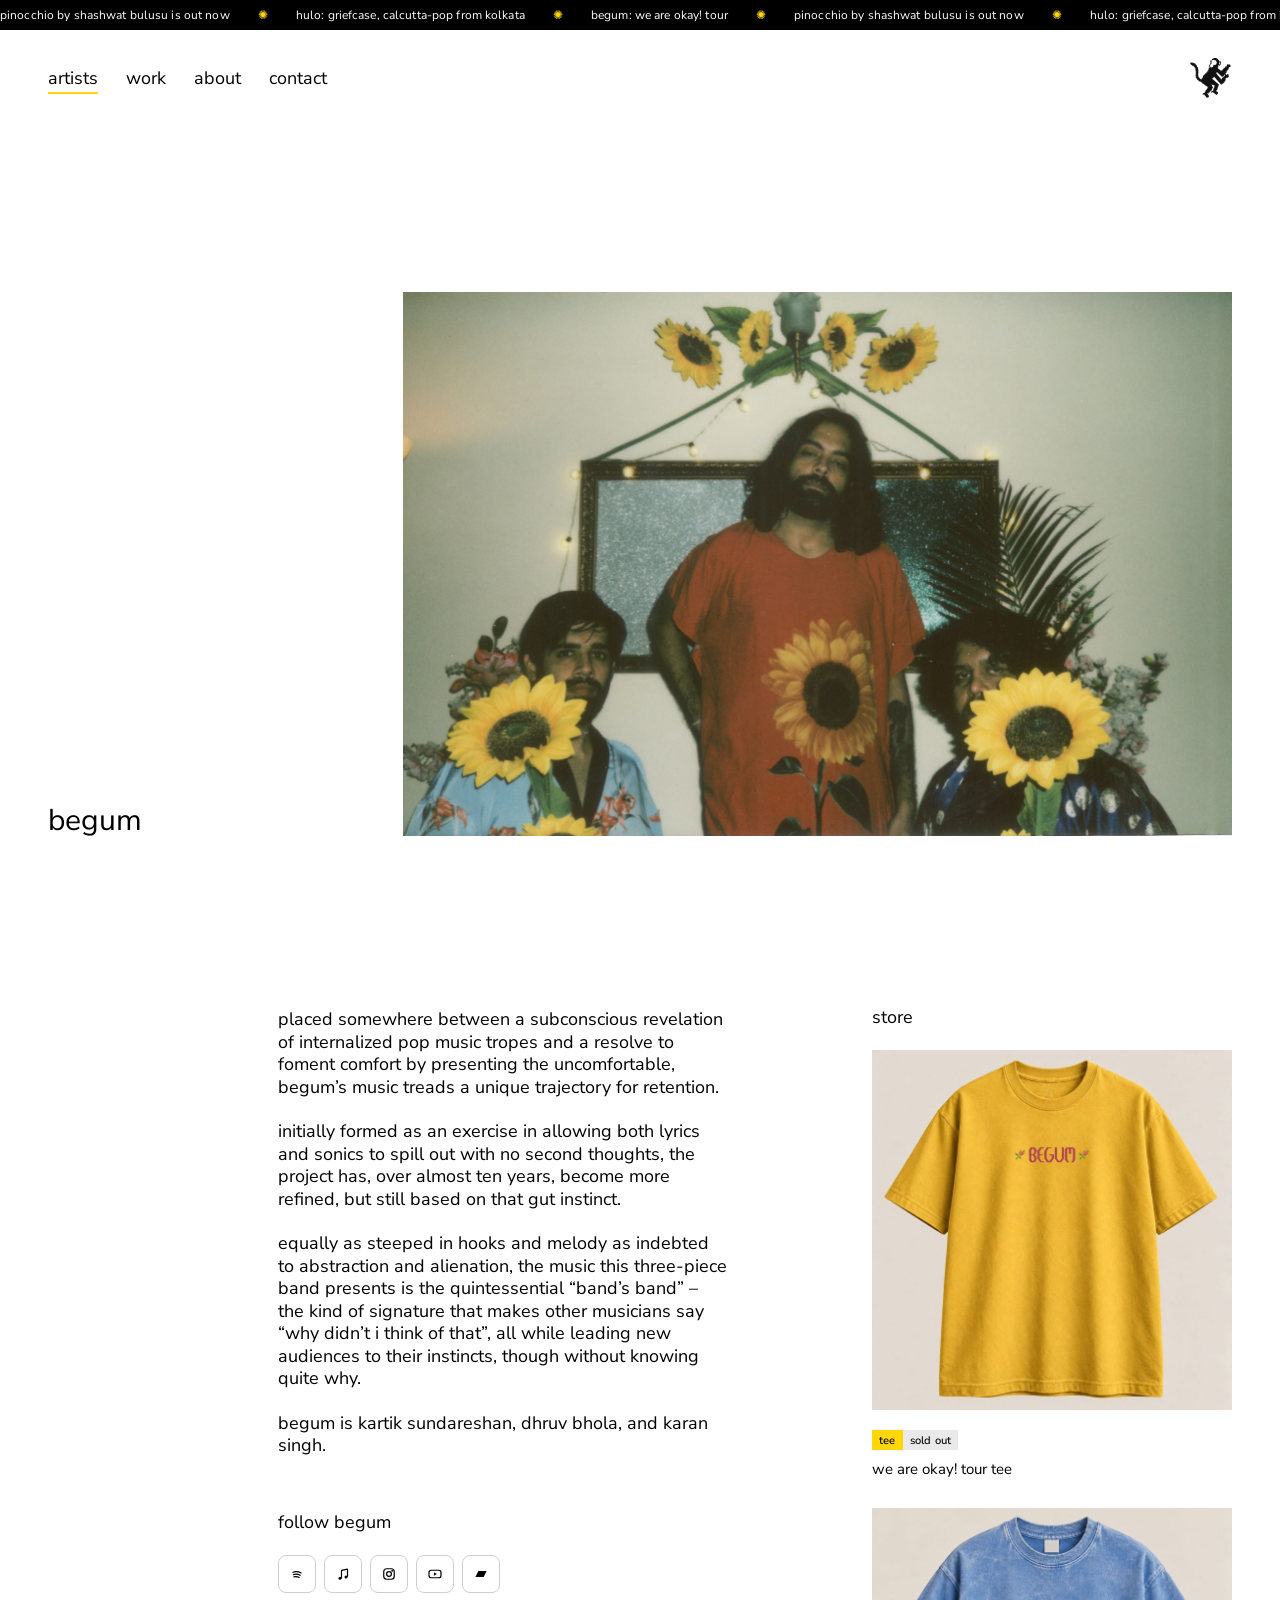
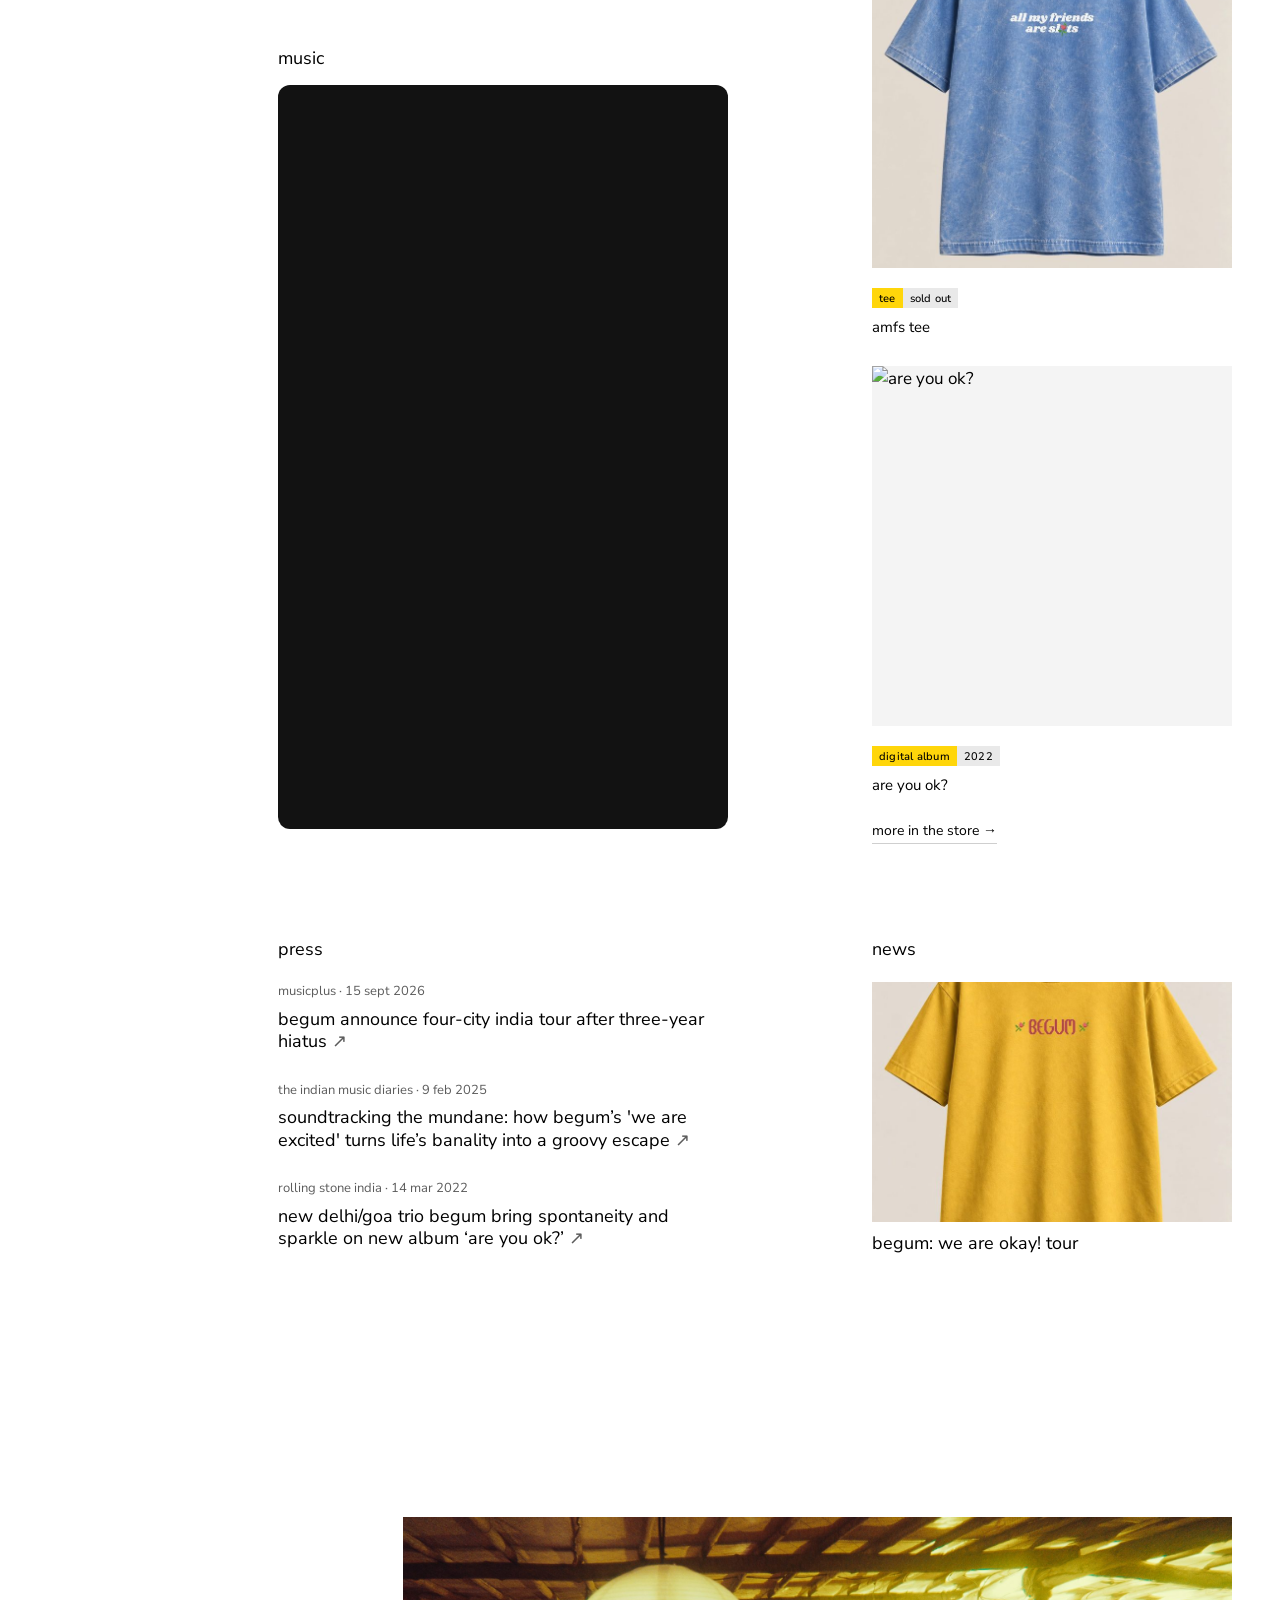
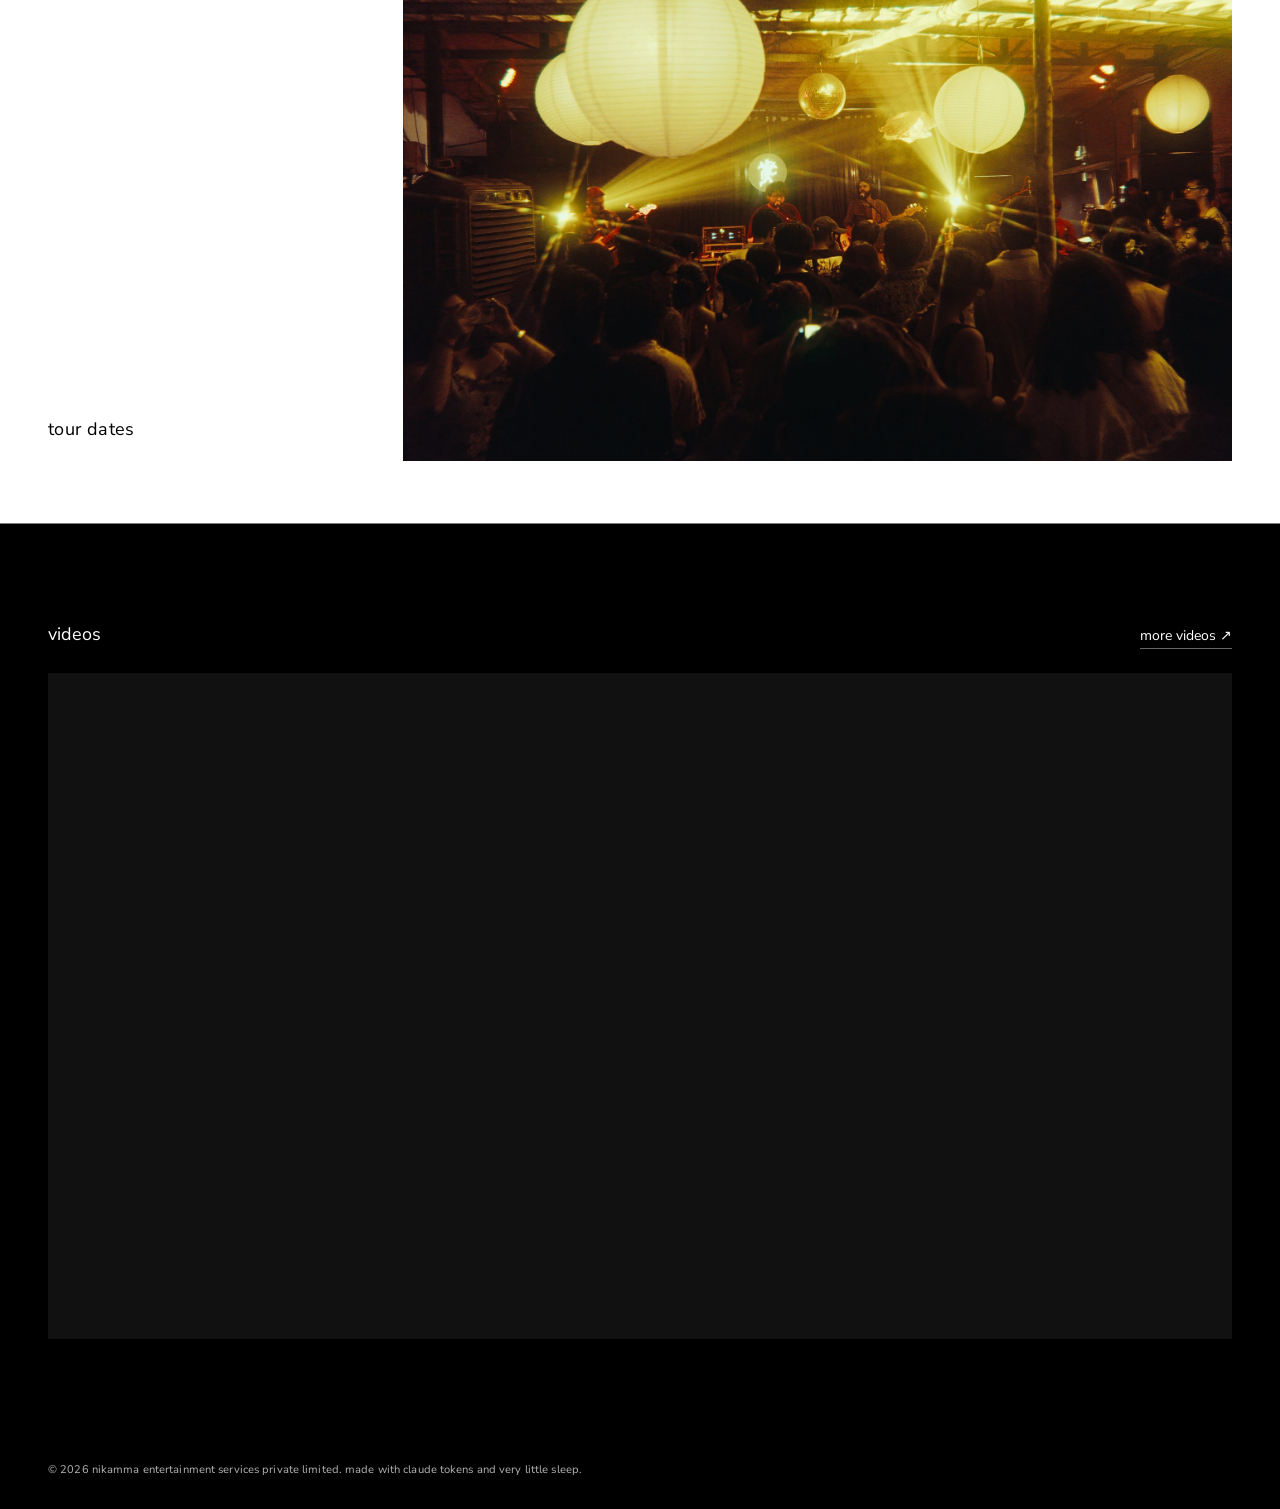
==== artists/begum/index.html @ 89074263 "Begum: live photos (Goa, Delhi, Bangalore); originals stay local Co-Authored-By: Claude Opus 5.5 <no" ====
<!doctype html>
<html lang="en">
<head>
  <meta charset="utf-8">
  <meta name="viewport" content="width=device-width, initial-scale=1, viewport-fit=cover">
  <title>Begum · nikamma</title>
  <meta name="description" content="nikamma is a small independent music company from India.">
  <link rel="icon" href="../../img/mark.png">
  <link rel="preconnect" href="https://fonts.googleapis.com">
  <link rel="preconnect" href="https://fonts.gstatic.com" crossorigin>
  <link href="https://fonts.googleapis.com/css2?family=Nunito+Sans:opsz,wght@6..12,300;6..12,400;6..12,600;6..12,700&display=swap" rel="stylesheet">
  <link rel="stylesheet" href="../artist.css?v=7">
</head>
<body class="is-scroll" data-root="../../">

  <div class="ticker" aria-label="News"><div class="ticker__track" id="ticker"></div></div>

  <header class="top">
    <a href="../../index.html" class="top__logo" aria-label="nikamma, home"><img src="../../img/mark.png" alt="nikamma" width="140" height="134"></a>
    <nav class="top__nav" aria-label="Main">
      <a href="../../artists.html" aria-current="page">Artists</a>
      <a href="../../work.html">Work</a>
      <a href="../../about.html">About</a>
      <a href="../../contact.html">Contact</a>
    </nav>
  </header>

  <p class="acrumb"><a href="../../artists.html">artists</a> / <span id="artist-n"></span> / begum</p>

  <main id="main" class="apage" data-artist="begum">
    <!-- hero: name bottom-left, big photo on the right, on an off-white band -->
    <section class="ahero ahero--split">
      <div class="ahero__side">
        <h1 class="ahero__name" id="artist-name">Begum</h1>
      </div>
      <figure class="ahero__photo">
        <div class="ahero__stage" id="hero-stage"><img id="artist-photo" alt=""></div>
        <figcaption class="ahero__bar">
          <span id="artist-credit"></span>
          <span class="ahero__nav" id="hero-nav" hidden>
            <button type="button" id="hero-prev" aria-label="Previous photo">←</button>
            <span id="hero-count"></span>
            <button type="button" id="hero-next" aria-label="Next photo">→</button>
          </span>
        </figcaption>
      </figure>
    </section>


    <!-- bio: plain text that runs down the page; follow links on the right -->
    <!-- bio + social links on the left, store in the right column -->
    <section class="abio" id="sec-bio">
      <div class="abio__main">
        <div class="bio__copy" id="artist-bio"></div>
        <div class="abio__follow">
          <p class="abio__label">follow begum</p>
          <div class="ahero__icons" id="artist-links"></div>
          <p class="ahero__meta" id="artist-meta" hidden></p>
        </div>
        <div class="abio__music" id="sec-tracks">
          <p class="abio__label">music</p>
          <div class="player__frame" id="player"></div>
        </div>
      </div>
      <aside class="abio__store" id="sec-store" hidden>
        <p class="abio__label">store</p>
        <div class="store" id="store"></div>
        <a class="store__more" id="store-more" target="_blank" rel="noopener">more in the store</a>
      </aside>
    </section>

    <!-- press on the left, news on the right: same layout as bio + store -->
    <section class="abio abio--press" id="sec-press" hidden>
      <div class="abio__main">
        <p class="abio__label">press</p>
        <ol class="apress-list" id="press"></ol>
      </div>
      <aside class="abio__store abio__news">
        <p class="abio__label">news</p>
        <ol class="anews-list" id="news"></ol>
      </aside>
    </section>

    <!-- one full row: tour dates on the left, live photos on the right -->
    <section class="astage2" id="sec-stage">
      <div class="box box--tour" id="sec-tour" hidden>
        <h2>tour dates</h2>
        <div id="tour"></div>
      </div>
      <div class="box box--live" id="sec-live" hidden aria-label="Live">
        <figure class="live__stage"><img id="live-img" alt=""></figure>
        <div class="live__bar">
          <p class="live__caption" id="live-caption"></p>
          <div class="live__nav">
            <button type="button" id="live-prev" aria-label="Previous photo">←</button>
            <span id="live-count"></span>
            <button type="button" id="live-next" aria-label="Next photo">→</button>
          </div>
        </div>
      </div>
    </section>




    <section class="afilm" id="sec-video" hidden>
      <div class="afilm__inner">
        <div class="afilm__head">
          <h2>videos</h2>
          <a class="afilm__all" id="video-all" target="_blank" rel="noopener" hidden>more videos ↗</a>
        </div>
        <div class="afilm__frame" id="video-stage"></div>
      </div>
    </section>


  </main>

  <footer class="bar bar--note">
    <p class="bar__note">© <span class="year">2026</span> nikamma entertainment services private limited. made with claude tokens and very little sleep.</p>
  </footer>

  <script src="../../news.js?v=69"></script>
  <script src="../../artists.js?v=69"></script>
  <script src="../../merch.js?v=69"></script>
  <script src="../../bios.js?v=69"></script>
  <script src="../../press.js?v=69"></script>
  <script src="../artist.js?v=5"></script>
</body>
</html>
---- artists/artist.css ----
/* Artist pages (artists/<slug>/index.html): shared styles. Built on the Mom+Pop-style layout tested as hulo-temp. */
:root {
  --paper: #ffffff;
  --ink: #000000;
  --muted: #5c5c5c;
  /* the nikamma colour: change this one line to recolour the whole site */
  --accent: #ffd60a;
  --on-accent: #000000;

  --sans: "Avenir Next", "Avenir", "Nunito Sans", "Helvetica Neue", Arial, sans-serif;
  --serif: var(--sans);
  --mono: var(--sans);

  --gut: clamp(16px, 4vw, 48px);
}

*, *::before, *::after { box-sizing: border-box; }
html, body { height: 100%; }
html { -webkit-text-size-adjust: 100%; text-transform: lowercase; }
input, textarea { text-transform: none; }

/* One screen per page: the body is exactly the viewport and never scrolls. */
body {
  margin: 0;
  height: 100vh;
  height: 100dvh;
  overflow: hidden;
  display: flex;
  flex-direction: column;
  background: var(--paper);
  color: var(--ink);
  font: 400 17px/1.5 var(--sans);
  -webkit-font-smoothing: antialiased;
}
img { display: block; max-width: 100%; height: auto; }
a { color: inherit; }
h1, h2, h3, p { margin: 0; }
::selection { background: var(--accent); color: var(--on-accent); }

/* XL-style metadata chips; the first in a row is yellow */
.chips { display: inline-flex; flex-wrap: wrap; gap: 0; vertical-align: middle; }
.chip {
  display: inline-block; font-size: 11px; line-height: 1; font-weight: 500; letter-spacing: .02em;
  padding: 5px 7px 4px; background: #e9e9e9; color: var(--ink); white-space: nowrap;
}
.chip--accent { background: var(--accent); color: var(--on-accent); }

.sr-only { position: absolute; width: 1px; height: 1px; overflow: hidden; clip: rect(0 0 0 0); white-space: nowrap; }
.mono { font-family: var(--mono); font-size: .82em; letter-spacing: .02em; }
.muted { color: var(--muted); }
.label {
  font: 500 12px/1 var(--mono);
  letter-spacing: .01em;
  
}

/* ---------- ticker ---------- */
.ticker {
  flex: none;
  position: relative; z-index: 3;
  background: var(--ink);
  color: var(--paper);
  overflow: hidden;
  font: 400 12px/1 var(--mono);
  letter-spacing: .01em;
  white-space: nowrap;
}
.ticker__dot { color: var(--accent); }
.ticker__track {
  display: inline-flex;
  gap: 28px;
  padding: 9px 0;
  animation: tick 40s linear infinite;
}
.ticker:hover .ticker__track { animation-play-state: paused; }
.ticker a { text-decoration: none; }
.ticker a:hover { text-decoration: underline; }
@keyframes tick { to { transform: translateX(-50%); } }

/* ---------- header ---------- */
.top {
  flex: none;
  position: relative; z-index: 3;
  display: flex; align-items: center; justify-content: space-between; gap: 16px;
  padding: 20px var(--gut);
  border-bottom: 2px solid var(--accent);
}
.top__logo img { height: 26px; width: auto; }
.top__nav { display: flex; gap: clamp(14px, 2.4vw, 32px); }
.top__nav a {
  font: 500 13px/1 var(--mono);
  
  letter-spacing: .01em;
  text-decoration: none;
  position: relative;
  padding: 4px 0;
}
.top__nav a::after {
  content: ""; position: absolute; left: 0; right: 0; bottom: -3px; height: 2px;
  background: var(--accent);
  transform: scaleX(0); transform-origin: left;
  transition: transform .25s ease;
}
.top__nav a:hover::after, .top__nav a[aria-current="page"]::after { transform: scaleX(1); }

/* ---------- page shell ---------- */
.page {
  flex: 1;
  min-height: 0;
  position: relative;
  display: flex;
  flex-direction: column;
  justify-content: safe center;
  padding: 0 var(--gut);
  max-width: 1400px; width: 100%; margin: 0 auto;
  animation: in .7s ease both;
}
@keyframes in { from { opacity: 0; transform: translateY(10px); } }
.page__head { display: flex; justify-content: space-between; align-items: center; gap: 16px; margin-bottom: clamp(14px, 3vh, 28px); }
.hint { font: 400 12px var(--mono); color: var(--muted); }

/* section labels */
.tape { align-self: flex-start; color: var(--muted); }

/* ---------- bottom bar ---------- */
.bar {
  flex: none;
  position: relative; z-index: 3;
  display: flex; align-items: center; justify-content: space-between; gap: 12px 24px; flex-wrap: wrap;
  padding: 16px var(--gut) max(16px, env(safe-area-inset-bottom));
  font: 400 11px/1.3 var(--mono); letter-spacing: .01em;
}
.bar__links { display: flex; gap: 18px; }
.bar__links a { font-weight: 500;  letter-spacing: .01em; text-decoration: none; }
.bar__links a:hover { text-decoration: underline; }
.bar__note { color: var(--muted); }

/* ---------- home: header on white, one framed photo below ---------- */
.frame {
  flex: 1; min-height: 0;
  position: relative;
  margin: clamp(16px, 2.2vw, 28px) var(--gut) 0;
  color: #fff;
}
.frame__clip { position: absolute; inset: 0; overflow: hidden; background: #111; }
.frame__photo {
  width: 100%; height: 100%; object-fit: cover;
  animation: drift 30s ease-in-out infinite alternate;
}
@keyframes drift { from { transform: scale(1.02); } to { transform: scale(1.08) translateY(-1%); } }
.frame__clip::after {
  content: ""; position: absolute; inset: 0;
  background: rgba(0,0,0,.28);
}
.frame__inner {
  position: relative; z-index: 2;
  height: 100%;
  display: grid; place-items: center;
  padding: 24px;
  text-align: center;
}
.frame__tag { font: 400 clamp(20px, 1.8vw, 28px)/1 var(--serif); letter-spacing: -.01em; }
.frame__tag em { font-style: normal; }

/* social icons, under the tagline */
.frame__social {
  display: flex; justify-content: center; gap: 18px;
  margin-top: 22px;
}
.frame__social a { color: #fff; opacity: .85; transition: opacity .2s, color .2s; }
.frame__social a:hover { opacity: 1; color: var(--accent); }
.frame__social svg {
  display: block; width: 20px; height: 20px;
  fill: none; stroke: currentColor; stroke-width: 1.6; stroke-linecap: round; stroke-linejoin: round;
}


/* ---------- artists: festival lineup over a big photo ---------- */
.page--roster {
  max-width: none; width: auto;
  margin: clamp(16px, 2.2vw, 28px) var(--gut) 0;
  padding: 0;
  justify-content: stretch;
}
.lineup {
  flex: 1; min-height: 0;
  position: relative;
  display: flex; align-items: flex-end;
  color: #fff;
}
.lineup__side { position: absolute; inset: 0; }
.lineup__photo { margin: 0; height: 100%; overflow: hidden; background: #111; }
.lineup__photo::after {
  content: ""; position: absolute; inset: 0;
  background: linear-gradient(to top, rgba(0,0,0,.6), rgba(0,0,0,.15) 65%);
}
.lineup__photo img { width: 100%; height: 100%; object-fit: cover; transition: opacity .3s; }
.lineup__photo img.is-swapping { opacity: 0; }

.lineup__col { position: relative; z-index: 2; min-width: 0; padding: clamp(20px, 3vw, 44px); }
.lineup__label { margin-bottom: clamp(12px, 2vh, 20px); color: rgba(255,255,255,.75); }
.lineup__label span { margin-left: 6px; }
.lineup__list { list-style: none; margin: 0; padding: 0; }
.lineup__list li { display: flex; align-items: center; gap: 14px; }
.lineup__name {
  font-family: var(--sans);
  font-weight: 700;
  font-size: clamp(34px, min(4.6vw, 11vh), 92px); line-height: 1.08;
  letter-spacing: -.01em;
  color: #fff;
  text-decoration: none; white-space: nowrap;
  transition: color .2s;
}
.lineup__list.is-hovering li .lineup__name { color: rgba(255,255,255,.4); }
.lineup__list.is-hovering li:hover .lineup__name { color: #fff; }
.lineup__list .chips { opacity: 0; transition: opacity .2s; }
.lineup__list li:hover .chips { opacity: 1; }


.player { display: grid; gap: 12px; }
.player__frame { width: 100%; }
.player__frame iframe { display: block; width: 100%; height: 352px; border: 0; border-radius: 12px; background: #121212; }
.player__empty {
  height: 152px; border: 1px solid var(--ink); border-radius: 12px;
  display: grid; place-items: center;
  font: 400 12px var(--mono); color: var(--muted);
}

/* ---------- artist subpage (scrolling) ---------- */
body.is-scroll { height: auto; min-height: 100vh; overflow-x: hidden; overflow-y: visible; }
.apage { max-width: 1120px; width: 100%; margin: 0 auto; padding: 0 var(--gut); animation: in .6s ease both; }

/* vertical crumb up the left edge */
.acrumb {
  position: fixed; left: clamp(10px, 1.6vw, 24px); top: 50%; z-index: 2;
  writing-mode: vertical-rl; transform: translateY(-50%) rotate(180deg);
  font-size: 11px; letter-spacing: .08em; color: var(--muted); white-space: nowrap;
}
.acrumb a { text-decoration: none; }
.acrumb a:hover { color: var(--ink); }

/* hero: big name with icons on one line, chips, then a wide photo */
.ahero { margin: clamp(36px, 7vh, 80px) 0 clamp(56px, 9vh, 104px); }
.ahero__top { display: flex; justify-content: space-between; align-items: flex-end; gap: 24px; flex-wrap: wrap; }
.ahero__name { font-size: clamp(56px, 8vw, 128px); font-weight: 700; line-height: .9; letter-spacing: -.04em; }
.ahero__icons { display: flex; flex-wrap: wrap; align-items: center; gap: 8px; padding-bottom: 8px; }
.ahero__icon {
  width: 38px; height: 38px; border-radius: 50%;
  border: 1px solid #cfcfcf; color: var(--ink);
  display: grid; place-items: center;
  transition: border-color .2s;
}
.ahero__icon svg { width: 18px; height: 18px; }
.ahero__icon:hover { border-color: var(--ink); }
.ahero__pill {
  font-size: 13px; text-decoration: none; color: var(--ink);
  border: 1px solid #cfcfcf; border-radius: 99px; padding: 10px 15px;
}
.ahero__pill:hover { border-color: var(--ink); }
.ahero__sub { display: flex; justify-content: space-between; align-items: center; gap: 16px; margin: 18px 0 clamp(24px, 4vh, 40px); }
.ahero__contact { font-size: 14px; text-decoration: none; border-bottom: 1px solid #cfcfcf; padding-bottom: 2px; }
.ahero__contact:hover { border-bottom: 2px solid var(--accent); padding-bottom: 1px; }
.ahero__photo { margin: 0; }
.ahero__stage { aspect-ratio: 3 / 2; max-height: 82vh; width: 100%; background: #111; overflow: hidden; }
.ahero__stage img { width: 100%; height: 100%; object-fit: cover; display: block; transition: opacity .25s; }
.ahero__stage img.is-swapping { opacity: 0; }
.ahero__bar { display: flex; justify-content: space-between; align-items: center; gap: 16px; min-height: 38px; padding-top: 10px; font-size: 12px; color: var(--muted); }
.ahero__nav { display: flex; align-items: center; gap: 12px; color: var(--ink); }
.ahero__nav[hidden] { display: none; }
.ahero__nav button {
  width: 34px; height: 34px; border-radius: 50%; border: 1px solid #cfcfcf;
  background: none; cursor: pointer; font-size: 14px; color: var(--ink);
  transition: border-color .2s;
}
.ahero__nav button:hover { border-color: var(--ink); }

/* sections: one column, a hairline above each */
.box { padding: 28px 0 0; border-top: 1px solid #e3e3e3; margin-bottom: clamp(56px, 9vh, 104px); }
.box[hidden] { display: none; }
.box h2 { font-size: 13px; font-weight: 600; letter-spacing: .02em; color: var(--ink); margin-bottom: 26px; }
.bio__copy { font-size: 17px; line-height: 1.65; columns: 2; column-gap: clamp(32px, 5vw, 72px); }
.bio__copy p { break-inside: avoid; }
.bio__copy p + p { margin-top: .9em; }

/* releases: cover (next one peeking behind) + big title, one at a time */
.rel { display: grid; grid-template-columns: minmax(0, 1fr) minmax(0, 1fr); gap: clamp(32px, 6vw, 88px); align-items: center; }
.rel__covers { position: relative; display: block; aspect-ratio: 1; margin: 0 6% 6% 0; }
.rel__covers img { position: absolute; inset: 0; width: 100%; height: 100%; object-fit: cover; background: #f2f2f2; }
.rel__back { transform: translate(5%, 5%) rotate(3deg); opacity: .55; }
.rel__front { box-shadow: 0 1px 0 rgba(0,0,0,.04); transition: opacity .16s, transform .4s ease; }
.rel__front.is-swapping { opacity: 0; }
.rel__covers:hover .rel__front { transform: translate(-1%, -1%); }
.rel__covers img[hidden] { display: none; }
.rel__label { font-size: 13px; color: var(--muted); }
.rel__title { font-size: clamp(36px, 4.6vw, 68px); font-weight: 700; line-height: .98; letter-spacing: -.03em; margin: 12px 0 18px; overflow-wrap: anywhere; }
.rel__link {
  display: inline-block; margin-top: 26px; font-size: 15px; text-decoration: none;
  border-bottom: 2px solid var(--accent); padding-bottom: 2px;
}
.rel__link:hover { color: #000; background: var(--accent); }
.rel__nav { display: flex; align-items: center; gap: 14px; margin-top: 36px; font-size: 13px; }
.rel__nav[hidden] { display: none; }
.rel__nav button {
  width: 38px; height: 38px; border-radius: 50%; border: 1px solid #cfcfcf;
  background: none; cursor: pointer; font-size: 15px; color: var(--ink);
  transition: border-color .2s;
}
.rel__nav button:hover { border-color: var(--ink); }

/* tour dates: a plain list */
.tour__list { list-style: none; margin: 0; padding: 0; }
.tour__list li {
  display: grid; grid-template-columns: 90px 1fr auto; gap: 20px; align-items: baseline;
  padding: 14px 0; border-bottom: 1px solid #ededed;
}
.tour__list li:first-child { padding-top: 0; }
.tour__date { font-size: 14px; font-weight: 600; }
.tour__where { font-size: 16px; }
.tour__btn { font-size: 14px; text-decoration: none; white-space: nowrap; border-bottom: 1px solid #cfcfcf; }
.tour__btn:hover { border-bottom: 2px solid var(--accent); }
.tour__more { display: inline-block; margin-top: 16px; font-size: 14px; }
.tour__empty { font-size: 15px; color: var(--muted); }
.tour__empty a { color: var(--ink); }
.box--tour .bit-widget { font-family: var(--sans) !important; }
.box--tour .bit-event[hidden] { display: none !important; }
/* date and city on one line (venue is hidden) */
.box--tour .bit-details-inner-wrapper { display: flex !important; align-items: baseline; gap: 24px; }
#sec-tour .bit-widget .bit-event .bit-details-inner-wrapper > a.bit-details { flex: 0 0 80px !important; max-width: 80px !important; }
.box--tour .bit-titleWrapper { flex: 1 1 auto !important; width: auto !important; margin: 0 !important; padding: 0 !important; text-align: left !important; }
.box--tour .bit-rsvp-container,
.box--tour .bit-title-venue,
.box--tour .bit-follow-section-wrapper,
.box--tour .bit-logo-link,
.box--tour .bit-logo-link + *:empty { display: none !important; }
.tour__pager { display: flex; align-items: center; gap: 14px; margin-top: 18px; font-size: 13px; }
.tour__pager[hidden] { display: none; }
.tour__pager button {
  width: 36px; height: 36px; border-radius: 50%; border: 1px solid #cfcfcf;
  background: none; cursor: pointer; font-size: 14px; color: var(--ink);
  transition: background .2s, border-color .2s;
}
.tour__pager button:hover:not(:disabled) { border-color: var(--ink); }
.tour__pager button:disabled { opacity: .3; cursor: default; }

/* live carousel */

.live__stage { margin: 0; background: #f4f4f4; aspect-ratio: 3 / 2; display: grid; place-items: center; overflow: hidden; }
.live__stage img { max-width: 100%; max-height: 100%; object-fit: contain; transition: opacity .25s; }
.live__stage img.is-swapping { opacity: 0; }
.live__bar { display: flex; justify-content: space-between; align-items: center; gap: 16px; margin-top: 12px; }
.live__caption { font-size: 13px; color: var(--muted); }
.live__nav { display: flex; align-items: center; gap: 14px; font: 400 13px var(--mono); }
.live__nav button {
  width: 38px; height: 38px; border-radius: 50%; border: 1px solid #cfcfcf;
  background: none; cursor: pointer; font-size: 15px; color: var(--ink);
  transition: border-color .2s;
}
.live__nav button:hover { border-color: var(--ink); }

/* videos: black band, edge to edge, at the end of the page */
.afilm {
  width: 100vw; margin: 0 0 clamp(56px, 9vh, 104px) calc(50% - 50vw);
  background: #000; color: #fff;
}
.afilm__inner { max-width: 1400px; margin: 0 auto; padding: clamp(28px, 5vh, 48px) var(--gut); }
.afilm__head { display: flex; justify-content: space-between; align-items: baseline; gap: 16px; margin-bottom: 22px; }
.afilm h2 { font-size: 13px; font-weight: 600; letter-spacing: .02em; }
.afilm__all { font-size: 13px; color: #fff; text-decoration: none; border-bottom: 1px solid var(--accent); padding-bottom: 2px; }
.afilm__all:hover { color: var(--accent); }
.afilm__all[hidden] { display: none; }
.afilm__frame { aspect-ratio: 16 / 9; background: #111; }
.afilm__frame iframe { width: 100%; height: 100%; border: 0; display: block; }

/* merch: a row of cards */
.store__head { display: flex; justify-content: space-between; align-items: baseline; gap: 16px; margin-bottom: 26px; }
.store__head h2 { margin-bottom: 0; }
.store { display: grid; grid-template-columns: repeat(4, minmax(0, 1fr)); gap: clamp(16px, 2.4vw, 32px); }
.store__card { text-decoration: none; display: grid; gap: 6px; align-content: start; }
.store__img { aspect-ratio: 1; background: #f4f4f4; overflow: hidden; margin-bottom: 8px; }
.store__img img { width: 100%; height: 100%; object-fit: cover; transition: transform .5s ease; }
.store__card:hover .store__img img { transform: scale(1.03); }
.store__title { font-size: 15px; }
.store__note { margin-top: 2px; }
.store__more { font-size: 14px; text-decoration: none; border-bottom: 1px solid #cfcfcf; padding-bottom: 2px; }
.store__more::after { content: " →"; }
.store__more:hover { border-bottom: 2px solid var(--accent); padding-bottom: 1px; }

.apage .artist__pager { margin: 0 0 8px; }

.artist__pager {
  display: flex; justify-content: space-between;
  border-top: 1px solid var(--ink); padding-top: 12px;
  font: 500 12px var(--mono); letter-spacing: .01em; 
}
.artist__pager a { text-decoration: none; }
.artist__pager a:hover { text-decoration: underline; text-underline-offset: 4px; }

/* ---------- work ---------- */
.work { list-style: none; margin: 0; padding: 0; }
.work__item {
  display: block;
  padding: clamp(10px, 2.2vh, 20px) 0; border-top: 1px solid var(--ink);
}
.work__item:last-child { border-bottom: 1px solid var(--ink); }
.work__item .chips { margin-bottom: 8px; }
.work__item h2 { font: 500 clamp(17px, 2.6vh, 21px)/1.2 var(--sans); letter-spacing: -.01em; margin-bottom: 3px; }
.work__item p { font-size: 15px; color: var(--muted); }
.work__year { font: 400 13px var(--mono); color: var(--muted); }
.work__tag {
  font: 400 12px var(--mono);
  border: 1px solid var(--ink); border-radius: 99px; padding: 4px 10px; white-space: nowrap;
}

/* ---------- about ---------- */
.page--about { gap: clamp(16px, 3.4vh, 32px); }
.about__lead { font: 400 clamp(30px, min(5vw, 7.4vh), 80px)/1.02 var(--serif); letter-spacing: -.015em; max-width: 21ch; }
.about__lead em { font-style: normal; }
.about__def { font-size: 16px; }
.about__cols { display: flex; gap: clamp(32px, 8vw, 120px); font-size: 15px; }
.about__cols .label { margin-bottom: 12px; }
.plain { list-style: none; margin: 0; padding: 0; display: grid; gap: 4px; }

.monkey {
  position: absolute; right: var(--gut); top: 8%;
  width: clamp(80px, 13vw, 190px);
}
.monkey img { width: 100%; height: auto; }

/* ---------- contact ---------- */
.page--contact { gap: clamp(20px, 4vh, 40px); }
.contact__mail {
  align-self: flex-start;
  font: 400 clamp(38px, min(9vw, 15vh), 150px)/1 var(--serif);
  text-decoration: none; letter-spacing: -.02em;
  word-break: break-word;
}
.contact__mail { border-bottom: 2px solid transparent; transition: border-color .2s; }
.contact__mail:hover { border-bottom-color: var(--accent); }

.list { max-width: 520px; display: grid; gap: 12px; }
.list__row { display: flex; border-bottom: 1px solid var(--ink); }
.list input {
  flex: 1; min-width: 0; border: 0; background: transparent; padding: 12px 0;
  font: 400 17px var(--sans); color: var(--ink); outline: none; border-radius: 0;
}
.list input::placeholder { color: #9a9a9a; }
.list button {
  border: 0; background: none; cursor: pointer; padding: 12px 0 12px 16px;
  font: 500 13px var(--mono);  letter-spacing: .01em; color: var(--ink);
}
.list button:hover { text-decoration: underline; text-decoration-color: var(--accent); text-decoration-thickness: 2px; text-underline-offset: 4px; }
.list__thanks { display: none; font: 400 13px var(--mono); color: var(--muted); }
.list.is-done .list__row { display: none; }
.list.is-done .list__thanks { display: block; }


/* ---------- small screens ---------- */
@media (max-width: 860px) {
  .hint { display: none; }

  .acrumb { display: none; }
  .ahero__stage { aspect-ratio: 4 / 5; }
  .bio__copy { columns: 1; }
  .rel { grid-template-columns: minmax(0, 1fr); }
  .rel__covers { max-width: 420px; }
  .store { grid-template-columns: repeat(2, minmax(0, 1fr)); }

  .work__item { grid-template-columns: 1fr auto; gap: 2px 12px; }
  .work__year { display: none; }
  .work__item p { font-size: 13px; line-height: 1.35; }
  .work__tag { font-size: 10px; padding: 3px 7px; }

}
@media (max-width: 560px) {
  .top { padding-top: 16px; padding-bottom: 16px; }
  .top__logo img { height: 19px; }
  .top__nav { gap: 12px; }
  .top__nav a { font-size: 11px; letter-spacing: .01em; }
  .bar { flex-direction: column; align-items: flex-start; gap: 6px; }
  .about__def { font-size: 14px; }
  .about__cols { font-size: 14px; gap: 28px; }
  .monkey { top: auto; bottom: 4%; width: 70px; }
}
@media (max-height: 560px) and (min-width: 561px) {
  .work__item p { display: none; }
}
@media (prefers-reduced-motion: reduce) {
  *, *::before, *::after { animation: none !important; transition: none !important; }
  }


/* ---------- hero, split: name bottom-left, big photo right (reference: Caamp) ---------- */
.ahero--split {
  position: relative; isolation: isolate;
  display: grid; grid-template-columns: minmax(0, 30%) minmax(0, 70%);
  margin: 0 0 0 calc(50% - 50vw); width: 100vw;
  /* proportions from the reference: ~12% side margins, photo ~53% of the width, big air above */
  padding: clamp(80px, 17vh, 190px) 12vw clamp(40px, 6vh, 64px);
  background: #f8f6f2;
}
.ahero--split .ahero__side { display: flex; align-items: flex-end; padding-bottom: 0; }
.ahero--split .ahero__name {
  font-family: var(--sans); font-size: clamp(22px, 1.6vw, 32px); font-weight: 400; letter-spacing: -.005em; line-height: 1.1;
}
.ahero--split .ahero__photo { margin: 0; display: grid; grid-template-rows: minmax(0, 1fr); min-height: 0; }
.ahero--split .ahero__bar { display: none; }
.ahero--split .ahero__stage { aspect-ratio: 3 / 2; max-height: none; height: auto; background: #e9e6e0; }
.ahero--split .ahero__bar { min-height: 34px; padding-top: 10px; }
/* bio: plain text down the page, follow links on the right (reference: Caamp) */
.abio {
  width: 100vw; margin: clamp(64px, 12vh, 140px) 0 clamp(72px, 12vh, 140px) calc(50% - 50vw);
  padding: 0 clamp(28px, 2.8vw, 56px);
  display: grid; grid-template-columns: 17% minmax(0, 36%) minmax(0, 1fr) auto;
  column-gap: clamp(24px, 3vw, 48px); align-items: start;
}
.abio .bio__copy { grid-column: 2; columns: 1; font-size: clamp(18px, 1.55vw, 23px); line-height: 1.55; max-width: none; }
.abio .bio__copy p + p { margin-top: 1.1em; }
.abio__follow { grid-column: 4; position: sticky; top: 24px; display: grid; gap: 18px; justify-items: start; }
.abio__label { font-size: clamp(18px, 1.55vw, 23px); }
.abio .ahero__icons { padding: 0; }
.abio .ahero__contact { font-size: 14px; }
@media (max-width: 860px) {
  .abio { grid-template-columns: minmax(0, 1fr); }
  .abio .bio__copy, .abio__follow { grid-column: 1; }
  .abio__follow { position: static; }
}

.ahero__info {
  display: flex; align-items: center; justify-content: space-between; gap: 16px; flex-wrap: wrap;
  margin: clamp(20px, 3vh, 32px) 0 clamp(56px, 9vh, 104px);
}
.ahero__info .ahero__icons { padding: 0; margin-left: auto; }
.acrumb { display: none; }
@media (max-width: 860px) {
  .ahero--split { grid-template-columns: minmax(0, 1fr); height: auto; }
  .ahero--split .ahero__side { order: 2; padding: 18px 0 0; }
  .ahero--split .ahero__stage { aspect-ratio: 4 / 5; height: auto; }
}


/* scroll: the hero stays put and the page slides up over it (reference: Caamp) */
.ahero--split { position: sticky; top: 0; z-index: 0; }
.ahero--split ~ * {
  position: relative; z-index: 1;
  background: #fff;
  box-shadow: 0 0 0 100vmax #fff; clip-path: inset(0 -100vmax);   /* paint white edge to edge */
}
.ahero--split ~ .afilm { box-shadow: 0 0 0 100vmax #000; background: #000; }
.ahero--split ~ .abio { margin-top: 0; padding-top: clamp(64px, 12vh, 140px); }
.apage { animation: none; }   /* a transform on the page would break the sticky hero */

/* nav bar: same off-white as the hero, no yellow line */
.top { background: #f8f6f2; border-bottom: 0; }
.top__nav a::after { background: #000; }

/* nav like the reference: links on the left, the monkey on the right */
.top { flex-direction: row-reverse; padding-top: 28px; padding-bottom: 28px; }
.top__logo img { height: 40px; width: auto; }
.top__nav { gap: clamp(20px, 2.2vw, 34px); }
.top__nav a { font: 400 clamp(15px, 1vw, 18px)/1 var(--sans); letter-spacing: 0; }


/* ---------- matched to Mom+Pop's own CSS (momandpopmusic.com/artists/caamp) ----------
   their container: max 1536px with 48px side padding (so content is at most 1440px, centred);
   hero: name column 30%, photo 70% at 16:10.5, both sitting on the bottom, 64px from it;
   bio: starts 230px in, 450px wide, 18px/22.5px; "follow" column 360px on the right;
   white content section starts with 96px of space. Hero colour #f9f7f3. */
:root { --mp-side: max(48px, calc((100vw - 1440px) / 2)); }
.ahero--split {
  grid-template-columns: minmax(0, 30%) minmax(0, 70%);
  align-items: end;
  min-height: calc(100svh - 150px);
  padding: 48px var(--mp-side) 64px;
  background: #f9f7f3;
}
.ahero--split .ahero__stage { aspect-ratio: 16 / 10.5; }
.ahero--split .ahero__name { font-size: 30px; line-height: 30px; font-weight: 400; letter-spacing: 0; }
.top { background: #f9f7f3; padding-left: 48px; padding-right: 48px; }   /* their nav sits at the page edges, 48px in */
.top__nav a { font-size: 18px; }
.abio {
  padding: 96px var(--mp-side) 96px;
  grid-template-columns: 230px minmax(0, 450px) minmax(0, 1fr) 360px;
  column-gap: 0;
  margin-top: 0; margin-bottom: 0;
}
.abio .bio__copy { font-size: 18px; line-height: 22.5px; }
.abio .bio__copy p + p { margin-top: 22px; }
.abio__label { font-size: 18px; line-height: 18px; margin-bottom: 6px; }
@media (max-width: 860px) {
  :root { --mp-side: 20px; }
  .ahero--split { grid-template-columns: minmax(0, 1fr); min-height: 0; }
  .abio { grid-template-columns: minmax(0, 1fr); row-gap: 40px; }
}

/* fixed nav: the ticker and nav bar stay on top while the page scrolls under them.
   --head (their combined height) is measured by carpark.js. */
.ticker { position: fixed; top: 0; left: 0; right: 0; z-index: 30; }
.top { position: fixed; top: var(--ticker-h, 30px); left: 0; right: 0; z-index: 30; }
body.is-scroll { padding-top: var(--head, 126px); }
.ahero--split { top: var(--head, 126px); min-height: calc(100svh - var(--head, 126px)); }

/* no see-through gaps: everything after the hero covers it fully,
   so the spacing between sections is padding (painted white), not margin */
.ahero--split ~ * { margin-top: 0 !important; margin-bottom: 0 !important; }
.ahero--split ~ .box { padding-bottom: clamp(56px, 9vh, 104px); }
.ahero--split ~ .afilm { margin-bottom: 0; }
.ahero--split ~ .afilm + * { padding-top: clamp(48px, 8vh, 96px); }
.ahero--split ~ .artist__pager { padding-bottom: 24px; }
.apage { position: relative; z-index: 1; }
footer.bar { position: relative; z-index: 2; background: #fff; }


/* bio + social links on the left; store in the right column */
.abio__main { grid-column: 2; }
.abio .abio__follow { grid-column: auto; position: static; margin-top: 56px; }
.abio__store { grid-column: 4; position: sticky; top: calc(var(--head, 126px) + 24px); }
.abio__store .abio__label { margin-bottom: 24px; }
.abio__store .store { grid-template-columns: minmax(0, 1fr); gap: 28px; }
.abio__store .store__more { display: inline-block; margin-top: 24px; }
@media (max-width: 860px) {
  .abio__main, .abio__store { grid-column: 1; }
  .abio__store { position: static; }
}

/* music: spotify player right after the bio */
.abio__music { margin-top: 56px; }
.abio__music .abio__label { margin-bottom: 18px; }
.abio__music .player__frame iframe { height: 520px; }


/* spotify player stretches so the left column ends level with the store */
.abio { align-items: stretch; }
.abio__main { display: flex; flex-direction: column; }
.abio__music { flex: 1; display: flex; flex-direction: column; }
.abio__music .player__frame { flex: 1; display: flex; }
.abio__music .player__frame iframe { height: auto; min-height: 352px; flex: 1; }
.abio__store { position: static; align-self: start; }

/* one full row: tour dates left, live photos right */
.astage2 {
  width: 100vw; margin-left: calc(50% - 50vw);
  padding: 96px var(--mp-side);
  display: grid; grid-template-columns: minmax(0, 1.15fr) minmax(0, .85fr); gap: 72px; align-items: start;
}
.astage2:not(:has(.box:not([hidden]))) { display: none; }
.astage2:has(> .box[hidden]) { grid-template-columns: minmax(0, 1fr); }
.astage2 .box { margin: 0 !important; padding: 0 !important; border: 0; }
.astage2 .live__stage { background: #f9f7f3; aspect-ratio: 16 / 10.5; }
.astage2 .live__stage img { width: 100%; height: 100%; object-fit: cover; max-width: none; max-height: none; }
@media (max-width: 860px) {
  .astage2 { grid-template-columns: minmax(0, 1fr); gap: 48px; padding: 64px var(--mp-side); }
}


/* tour row mirrors the hero: tour dates where the name is (30%), photos where the hero photo is (70%) */
.astage2 {
  grid-template-columns: minmax(0, 30%) minmax(0, 70%); gap: 0; align-items: end;
  padding: 96px var(--mp-side) 64px; background: #f9f7f3;
}
.astage2 .box--tour { padding-right: 40px !important; align-self: end; }
.astage2 .box--tour h2 { font-size: 18px; font-weight: 400; margin-bottom: 18px; }
.astage2 .live__bar { display: none; }
.astage2 .live__stage { background: #e9e6e0; position: relative; }
.astage2 .live__stage img { position: absolute; inset: 0; transition: opacity .8s ease; }
@media (max-width: 860px) {
  .astage2 { grid-template-columns: minmax(0, 1fr); }
  .astage2 .box--live { order: -1; }
}

/* compact tour rows in the narrow column: date + city on one line, small ticket button on the right */
.astage2 .bit-widget .bit-event:not([hidden]) {
  display: flex !important; flex-direction: row !important; align-items: center !important;
  justify-content: space-between !important; gap: 12px; padding: 12px 0 !important; text-align: left !important;
}
.astage2 .bit-widget .bit-mobile-date-and-share-wrapper { display: none !important; }
.astage2 .bit-widget .bit-details-inner-wrapper {
  display: flex !important; flex-direction: row !important; align-items: baseline !important;
  gap: 14px; flex: 1 1 auto; width: auto !important; margin: 0 !important; text-align: left !important;
}
.astage2 .bit-widget .bit-date-wrapper, .astage2 .bit-widget .bit-date { display: block !important; }
.astage2 .bit-widget .bit-details-inner-wrapper > .bit-details { display: block !important; flex: 0 0 64px !important; width: 64px !important; max-width: 64px !important; }
.astage2 .bit-widget .bit-titleWrapper { flex: 1 1 auto !important; text-align: left !important; margin: 0 !important; }
.astage2 .bit-widget .bit-event-buttons { width: auto !important; margin: 0 !important; flex: none; }
.astage2 .bit-widget .bit-offers { min-width: 0 !important; padding: 6px 12px !important; font-size: 13px !important; }
.astage2 .bit-widget .bit-date, .astage2 .bit-widget .bit-location { font-size: 15px !important; }
.astage2 .bit-widget .bit-event[hidden] { display: none !important; }

/* tour rows stacked in one column: date, then city, then the tickets button */
.astage2 .bit-widget .bit-event:not([hidden]) {
  flex-direction: column !important; align-items: flex-start !important; justify-content: flex-start !important;
  gap: 8px; padding: 16px 0 !important;
}
.astage2 .bit-widget .bit-details-inner-wrapper { flex-direction: column !important; align-items: flex-start !important; gap: 2px; }
.astage2 .bit-widget .bit-details-inner-wrapper > .bit-details { flex: none !important; width: auto !important; max-width: none !important; }
.astage2 .bit-widget .bit-date { font-weight: 600; }
.astage2 .bit-widget .bit-event-buttons { margin-top: 6px !important; }
.astage2 .bit-widget .bit-event:not([hidden]) { gap: 4px; padding: 12px 0 !important; }
.astage2 .bit-widget .bit-details-inner-wrapper { gap: 0; }
.astage2 .bit-widget .bit-event-buttons { margin-top: 4px !important; }
.astage2 .bit-widget .bit-details-inner-wrapper > .bit-details { height: auto !important; min-height: 0 !important; border: 0 !important; padding: 0 !important; }
.astage2 .bit-widget .bit-offers-container { margin: 0 !important; }
.astage2 #sec-tour .bit-widget .bit-event .bit-details-inner-wrapper > a.bit-details { flex: 0 0 auto !important; max-width: none !important; }   /* beats the older 80px rule */

/* tour row: same height and padding as the hero */
.astage2 { min-height: calc(100svh - var(--head, 126px)); padding: 48px var(--mp-side) 64px; box-sizing: border-box; }
@media (max-width: 860px) { .astage2 { min-height: 0; } }


/* tour column: everything left aligned; the list of dates ends level with the photo.
   "play my city" moves above the list, the page arrows go up to the heading line. */
.astage2 .box--tour { position: relative; }
.astage2 .bit-widget, .astage2 .bit-widget * { text-align: left !important; }
.astage2 .bit-widget { display: flex !important; flex-direction: column; align-items: stretch; }
.astage2 .bit-widget .bit-upcoming-events, .astage2 .bit-widget .bit-events-container { padding: 0 !important; margin: 0 !important; width: 100% !important; order: 3; }
.astage2 .bit-widget .bit-play-my-city-wrapper { order: 1; margin: 0 0 14px !important; padding: 0 !important; display: flex !important; align-items: center; gap: 12px; justify-content: flex-start !important; }
.astage2 .bit-widget [class*="sample-events"] { order: 0; margin: 0 0 14px !important; align-self: flex-start; }
.astage2 .bit-widget .bit-event:last-child { padding-bottom: 0 !important; border-bottom: 0 !important; }
.astage2 .box--tour > .tour__pager { position: absolute; top: 0; right: 40px; margin: 0; }
.astage2 .bit-widget > * { order: 5; }
.astage2 .bit-widget > .bit-sample-badge { order: 0; align-self: flex-start; margin: 0 0 14px !important; }
.astage2 .bit-widget > .bit-play-my-city-wrapper { order: 1; }
.astage2 .bit-widget > .bit-nav-bar-container { order: 2; }
.astage2 .bit-widget > .bit-event-lists { order: 3; }
/* nothing under the list, so the last date sits on the photo's bottom line */
.astage2 .bit-widget { padding-bottom: 0 !important; margin-bottom: 0 !important; }
.astage2 .bit-widget > :last-child:not(.bit-event-lists) { display: none !important; }

/* play my city and the page arrows back at the bottom, both left aligned */
.astage2 .bit-widget > .bit-event-lists { order: 1; }
.astage2 .bit-widget > .bit-play-my-city-wrapper {
  order: 2; margin: 18px 0 0 !important;
  flex-direction: column !important; align-items: flex-start !important; gap: 10px;
}
.astage2 .bit-widget > .bit-play-my-city-wrapper * { margin-left: 0 !important; }
.astage2 .bit-widget .bit-event:last-child { border-bottom: 1px solid rgba(0,0,0,.1) !important; padding-bottom: 12px !important; }
.astage2 .box--tour > .tour__pager { position: static; margin: 16px 0 0; justify-content: flex-start; }


/* press (left) + news (right): same grid as bio + store */
.abio--press { padding-top: 96px; }
.apress-list, .anews-list { list-style: none; margin: 0; padding: 0; display: grid; gap: 28px; }
.apress-list a { display: grid; gap: 6px; text-decoration: none; }
.apress__meta { font-size: 13px; color: var(--muted); }
.apress__title { font-size: 18px; line-height: 22.5px; }
.apress__title::after { content: " ↗"; color: var(--muted); }
.apress-list a:hover .apress__title, .anews-list a:hover { text-decoration: underline; text-underline-offset: 4px; }
.anews-list { gap: 18px; }
.anews-list a, .anews-list p { font-size: 18px; line-height: 22.5px; text-decoration: none; }
.anews-list a::after { content: " ↗"; color: var(--muted); }
.anews__empty { color: var(--muted); }
.abio--press .abio__label { margin-bottom: 24px; }

/* spotify: never shorter than 600px, still stretching to match a taller store */
.abio__music .player__frame iframe { min-height: 600px; }

/* colours, white first: nav + hero white → bio off-white → tour white → press off-white → videos black */
.top, .ahero--split { background: #fff; }
.ahero--split ~ #sec-bio, .ahero--split ~ #sec-press { background: #f9f7f3; box-shadow: 0 0 0 100vmax #f9f7f3; }
.ahero--split ~ #sec-stage { background: #fff; box-shadow: 0 0 0 100vmax #fff; }
.astage2 .live__stage { background: #f2efe9; }

/* colours, yellow first: nav + hero banana yellow → bio white → tour yellow → press white → videos black */
.top, .ahero--split { background: var(--accent); }
.ahero--split ~ #sec-bio, .ahero--split ~ #sec-press { background: #fff; box-shadow: 0 0 0 100vmax #fff; }
.ahero--split ~ #sec-stage { background: var(--accent); box-shadow: 0 0 0 100vmax var(--accent); }
.ahero--split .ahero__stage, .astage2 .live__stage { background: rgba(0,0,0,.08); }
/* on yellow, the yellow ticket buttons turn black so they still show */
.astage2 .bit-widget .bit-offers { background: #000 !important; border-color: #000 !important; color: #fff !important; }
.astage2 .bit-widget .bit-offers * { color: #fff !important; }
.astage2 .bit-widget .bit-play-my-city-button, .astage2 .bit-widget [class*="play-my-city"] a { border-color: rgba(0,0,0,.45) !important; color: #000 !important; }
.astage2 .bit-sample-badge { background: rgba(0,0,0,.08) !important; color: #000 !important; border-color: transparent !important; }
.astage2 .tour__pager button { border-color: rgba(0,0,0,.4); }

/* ---------- final colours ----------
   warm white: nav + hero · white: bio, spotify, store · soft stone grey: tour dates + photos
   white: press + news · black: videos */
:root { --warm-white: #f9f7f3; --stone: #e8e5df; }
.top, .ahero--split { background: var(--warm-white); }
.ahero--split ~ #sec-bio, .ahero--split ~ #sec-press { background: #fff; box-shadow: 0 0 0 100vmax #fff; }
.ahero--split ~ #sec-stage { background: var(--stone); box-shadow: 0 0 0 100vmax var(--stone); }
.ahero--split .ahero__stage { background: #ece9e3; }
.astage2 .live__stage { background: #dcd8d1; }
/* stone isn't yellow, so the tickets buttons go back to nikamma yellow */
.astage2 .bit-widget .bit-offers { background: var(--accent) !important; border-color: var(--accent) !important; color: #000 !important; }
.astage2 .bit-widget .bit-offers * { color: #000 !important; }
.astage2 .bit-sample-badge { background: rgba(0,0,0,.06) !important; }
/* tour row: warm white too (same as the hero), not stone */
:root { --stone: var(--warm-white); }
.astage2 .live__stage { background: #ece9e3; }

/* news + press section: at least as tall as the hero */
#sec-press { min-height: 0; }

/* footer: just the line, on the left */
footer.bar--note { justify-content: flex-start; padding-left: 48px; padding-right: 48px; }
/* footer: black, carrying on from the videos */
footer.bar--note { background: #000 !important; color: rgba(255,255,255,.7); padding-top: 28px; padding-bottom: 32px; }
footer.bar--note .bar__note { color: rgba(255,255,255,.7); }


/* seal the 1px seams between sections (the fixed hero was peeking through as thin lines):
   each section's edge-to-edge colour now also bleeds 1px up and down */
.ahero--split ~ * { clip-path: inset(-1px -100vmax) !important; }

/* nav underline in banana yellow */
.top__nav a::after { background: var(--accent); }
.abio__music[hidden] { display: none !important; }

/* all white: nav, hero and tour row too (only the videos and footer stay black) */
:root { --warm-white: #fff; }
.ahero--split .ahero__stage, .astage2 .live__stage { background: #f2f2f2; }

/* rounded squares instead of circles: social icons and "play my city" */
.ahero__icon { border-radius: 8px !important; }
.astage2 .bit-widget .bit-play-my-city-cta, .astage2 .bit-widget [class*="play-my-city"] a { border-radius: 6px !important; }
/* press now comes straight after the bio section */
.ahero--split ~ #sec-press { padding-top: 0; }


/* news: cards with a photo, like the store */
.anews-list { gap: 28px; }
.anews__card { display: grid; gap: 10px; text-decoration: none; }
.anews__card img { width: 100%; aspect-ratio: 3 / 2; object-fit: cover; background: #f2f2f2; display: block; }
.anews__card .anews__text { font-size: 18px; line-height: 22.5px; }
a.anews__card .anews__text::after { content: " ↗"; color: var(--muted); }
a.anews__card:hover .anews__text { text-decoration: underline; text-underline-offset: 4px; }
.anews-list a::after { content: none; }

/* tickets: outlined box like "play my city" (not the yellow pill) */
.astage2 .bit-widget .bit-offers { background: transparent !important; border: 1px solid rgba(0,0,0,.45) !important; border-radius: 6px !important; color: #000 !important; }
.astage2 .bit-widget .bit-offers * { color: #000 !important; }
.astage2 .bit-widget .bit-offers:hover { border-color: #000 !important; }

/* videos: black band, but heading and link set like the rest of the page */
.afilm__inner { max-width: none; padding: 96px var(--mp-side); }
.afilm__head { margin-bottom: 24px; }
.afilm h2 { font-size: 18px; font-weight: 400; letter-spacing: 0; color: #fff; }
.afilm__all { font-size: 14px; color: #fff; border-bottom: 1px solid rgba(255,255,255,.4); padding-bottom: 2px; }
.afilm__all:hover { color: #fff; border-bottom-color: #fff; }

/* yellow on hover for every button and link-button */
.ahero__icon, .astage2 .bit-widget .bit-offers, .astage2 .bit-widget .bit-play-my-city-cta,
.astage2 .tour__pager button, .live__nav button { transition: background .15s, border-color .15s, color .15s; }
.ahero__icon:hover, .ahero__icon:focus-visible { background: var(--accent); border-color: var(--accent); color: #000; }
.astage2 .bit-widget .bit-offers:hover,
.astage2 .bit-widget .bit-play-my-city-cta:hover,
.astage2 .bit-widget [class*="play-my-city"] a:hover { background: var(--accent) !important; border-color: var(--accent) !important; color: #000 !important; }
.astage2 .tour__pager button:hover:not(:disabled), .live__nav button:hover { background: var(--accent); border-color: var(--accent); color: #000; }
.store__more:hover, .apress-list a:hover .apress__title, a.anews__card:hover .anews__text { text-decoration: none; border-bottom: 2px solid var(--accent); padding-bottom: 1px; }
.apress-list a:hover .apress__title, a.anews__card:hover .anews__text { display: inline; }
.afilm__all:hover { color: var(--accent); border-bottom-color: var(--accent); }

/* no upcoming shows: "no upcoming shows / play my city" left aligned too (it sits inside the list then) */
.astage2 .bit-widget .bit-play-my-city-wrapper {
  flex-direction: column !important; align-items: flex-start !important; justify-content: flex-start !important;
  gap: 10px; margin: 0 !important; padding: 0 !important; text-align: left !important;
}
.astage2 .bit-widget .bit-play-my-city-wrapper > * { margin-left: 0 !important; margin-right: 0 !important; }

/* spotify: exactly 10 tracks tall (header + 10 rows), no stretching */
.abio__music .player__frame { flex: none; }
.abio__music .player__frame iframe { height: 744px !important; min-height: 0 !important; flex: none; }
.abio__music { flex: none; }
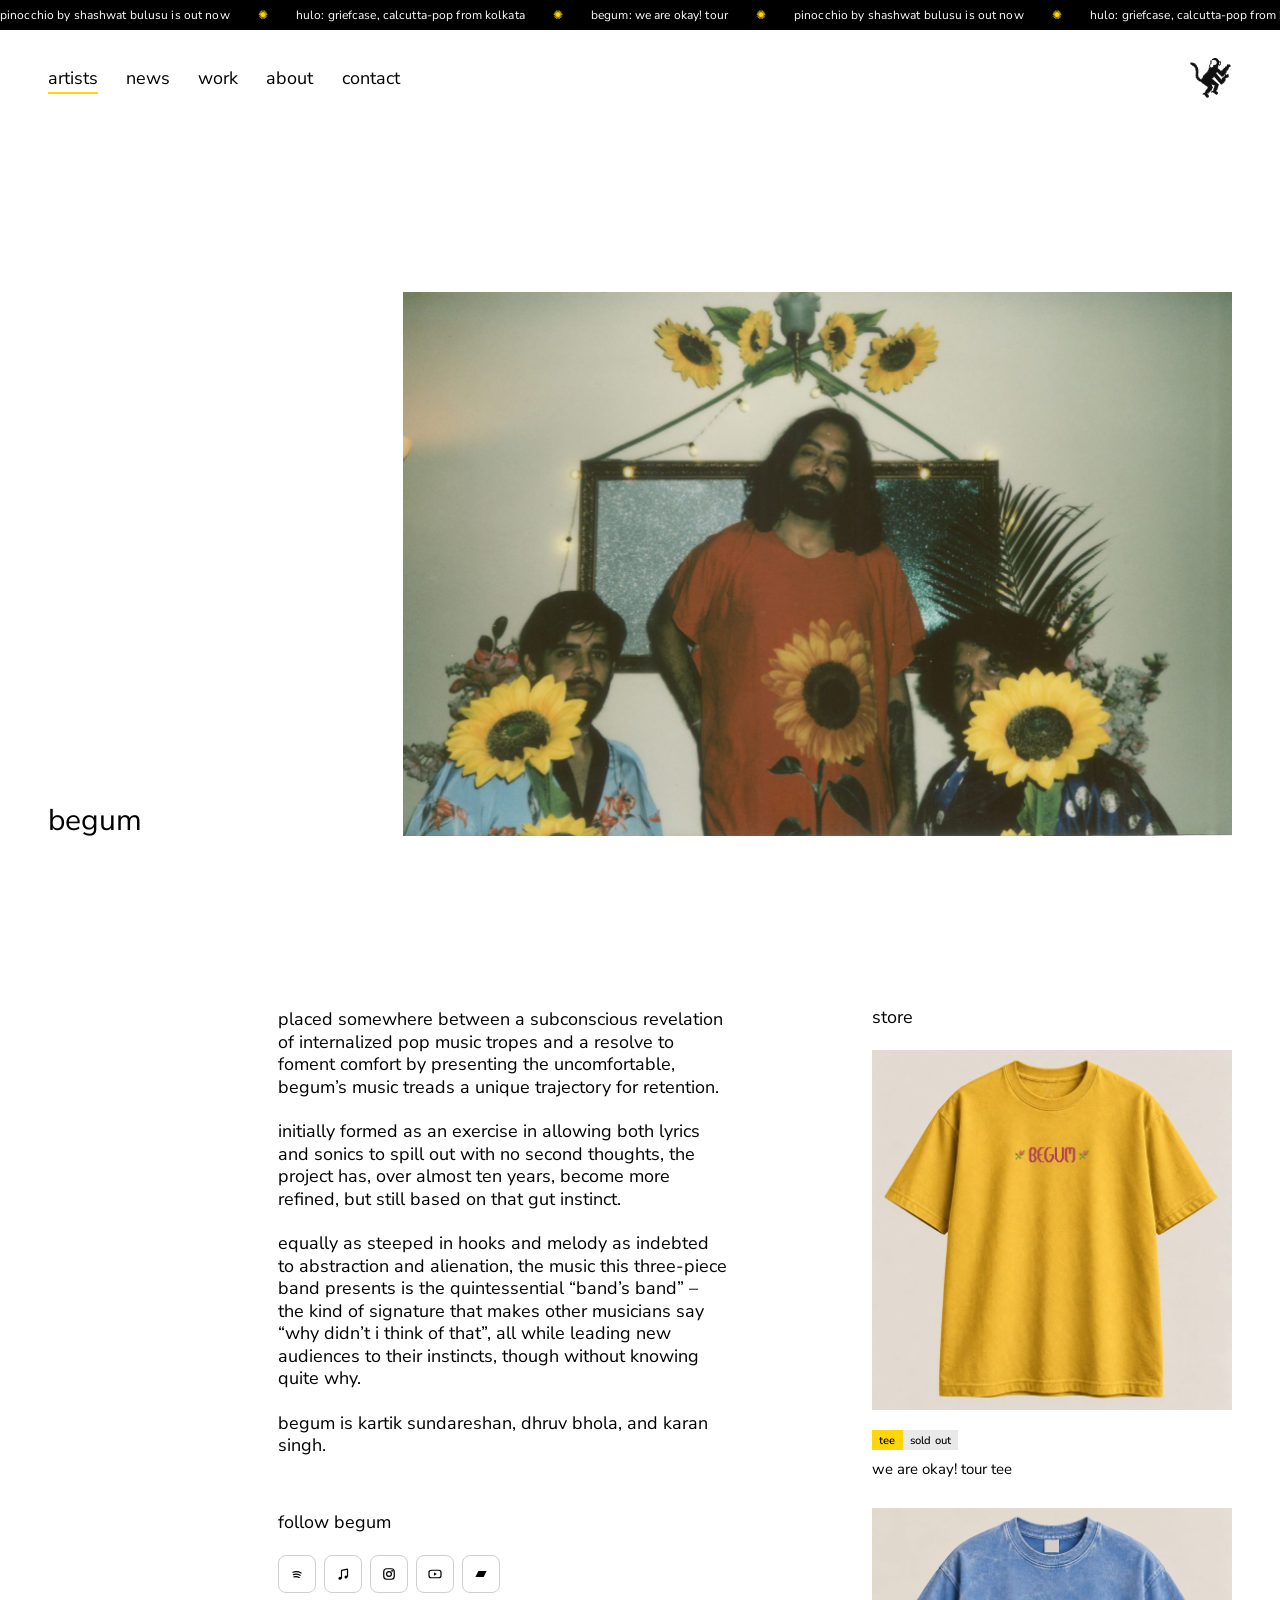
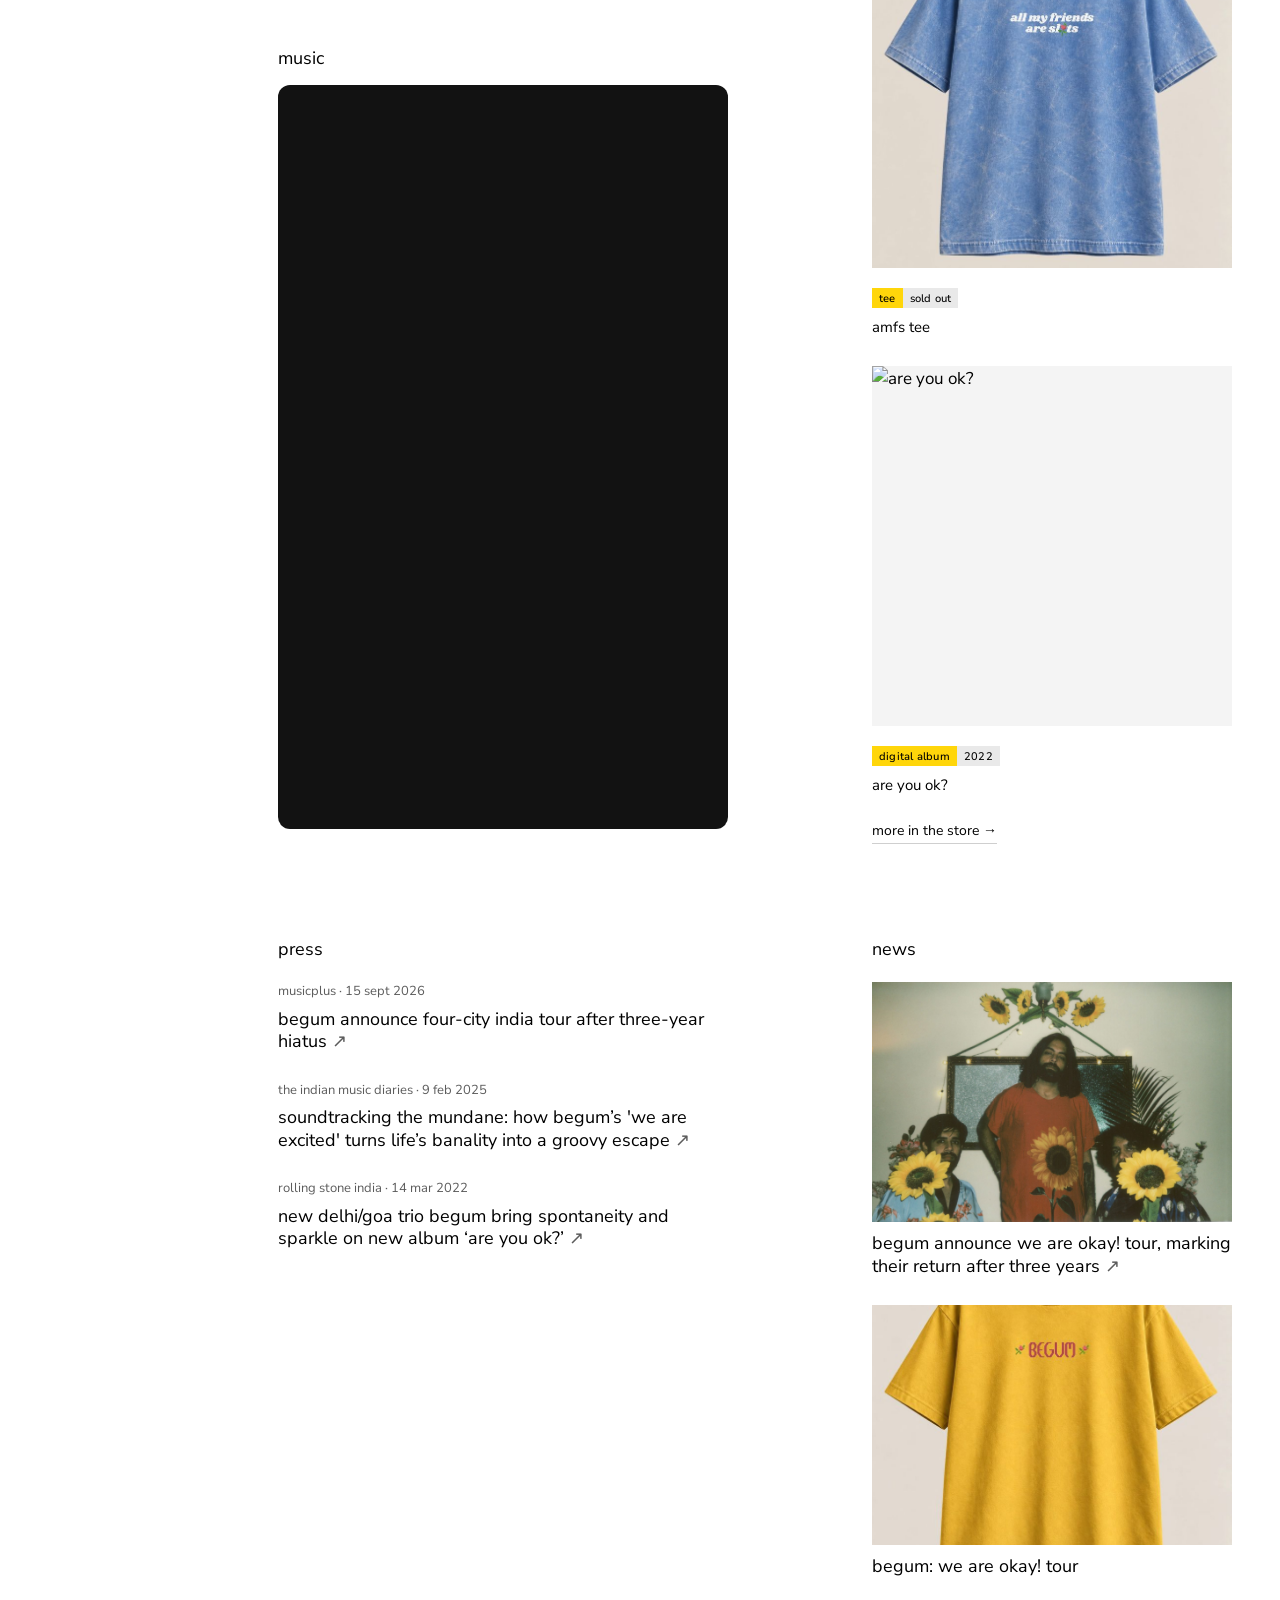
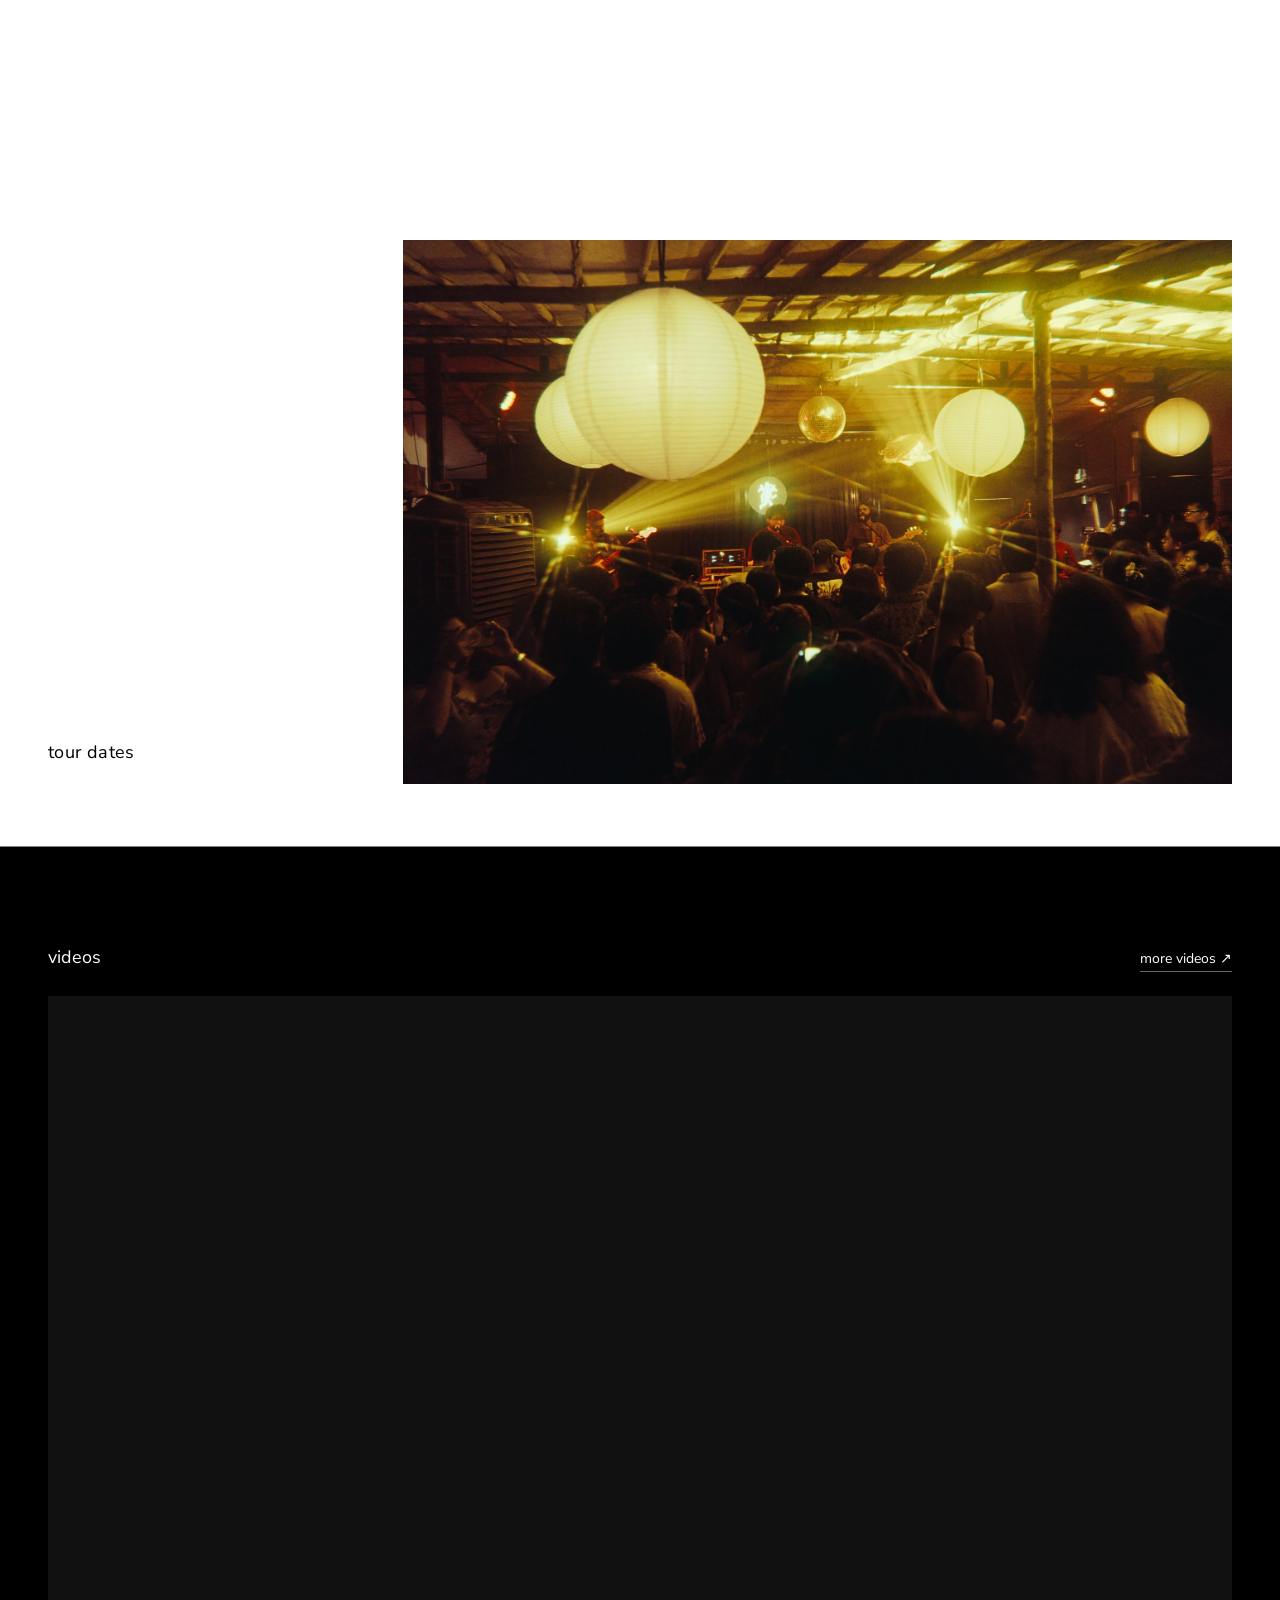
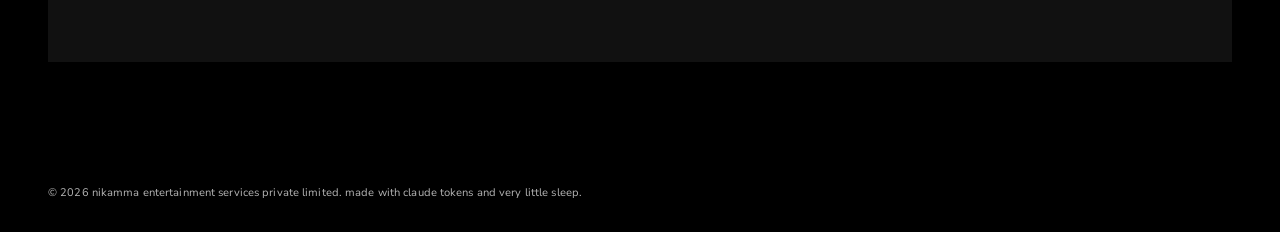
==== commit 56146f21: "News page: posts (posts.js) with list + single-post view; News in every nav; artist news from posts;" ====
--- a/artists/begum/index.html
+++ b/artists/begum/index.html
@@ -19,6 +19,7 @@
     <a href="../../index.html" class="top__logo" aria-label="nikamma, home"><img src="../../img/mark.png" alt="nikamma" width="140" height="134"></a>
     <nav class="top__nav" aria-label="Main">
       <a href="../../artists.html" aria-current="page">Artists</a>
+      <a href="../../news.html">News</a>
       <a href="../../work.html">Work</a>
       <a href="../../about.html">About</a>
       <a href="../../contact.html">Contact</a>
@@ -124,7 +125,8 @@
   <script src="../../artists.js?v=69"></script>
   <script src="../../merch.js?v=69"></script>
   <script src="../../bios.js?v=69"></script>
+  <script src="../../posts.js?v=1"></script>
   <script src="../../press.js?v=69"></script>
-  <script src="../artist.js?v=5"></script>
+  <script src="../artist.js?v=6"></script>
 </body>
 </html>
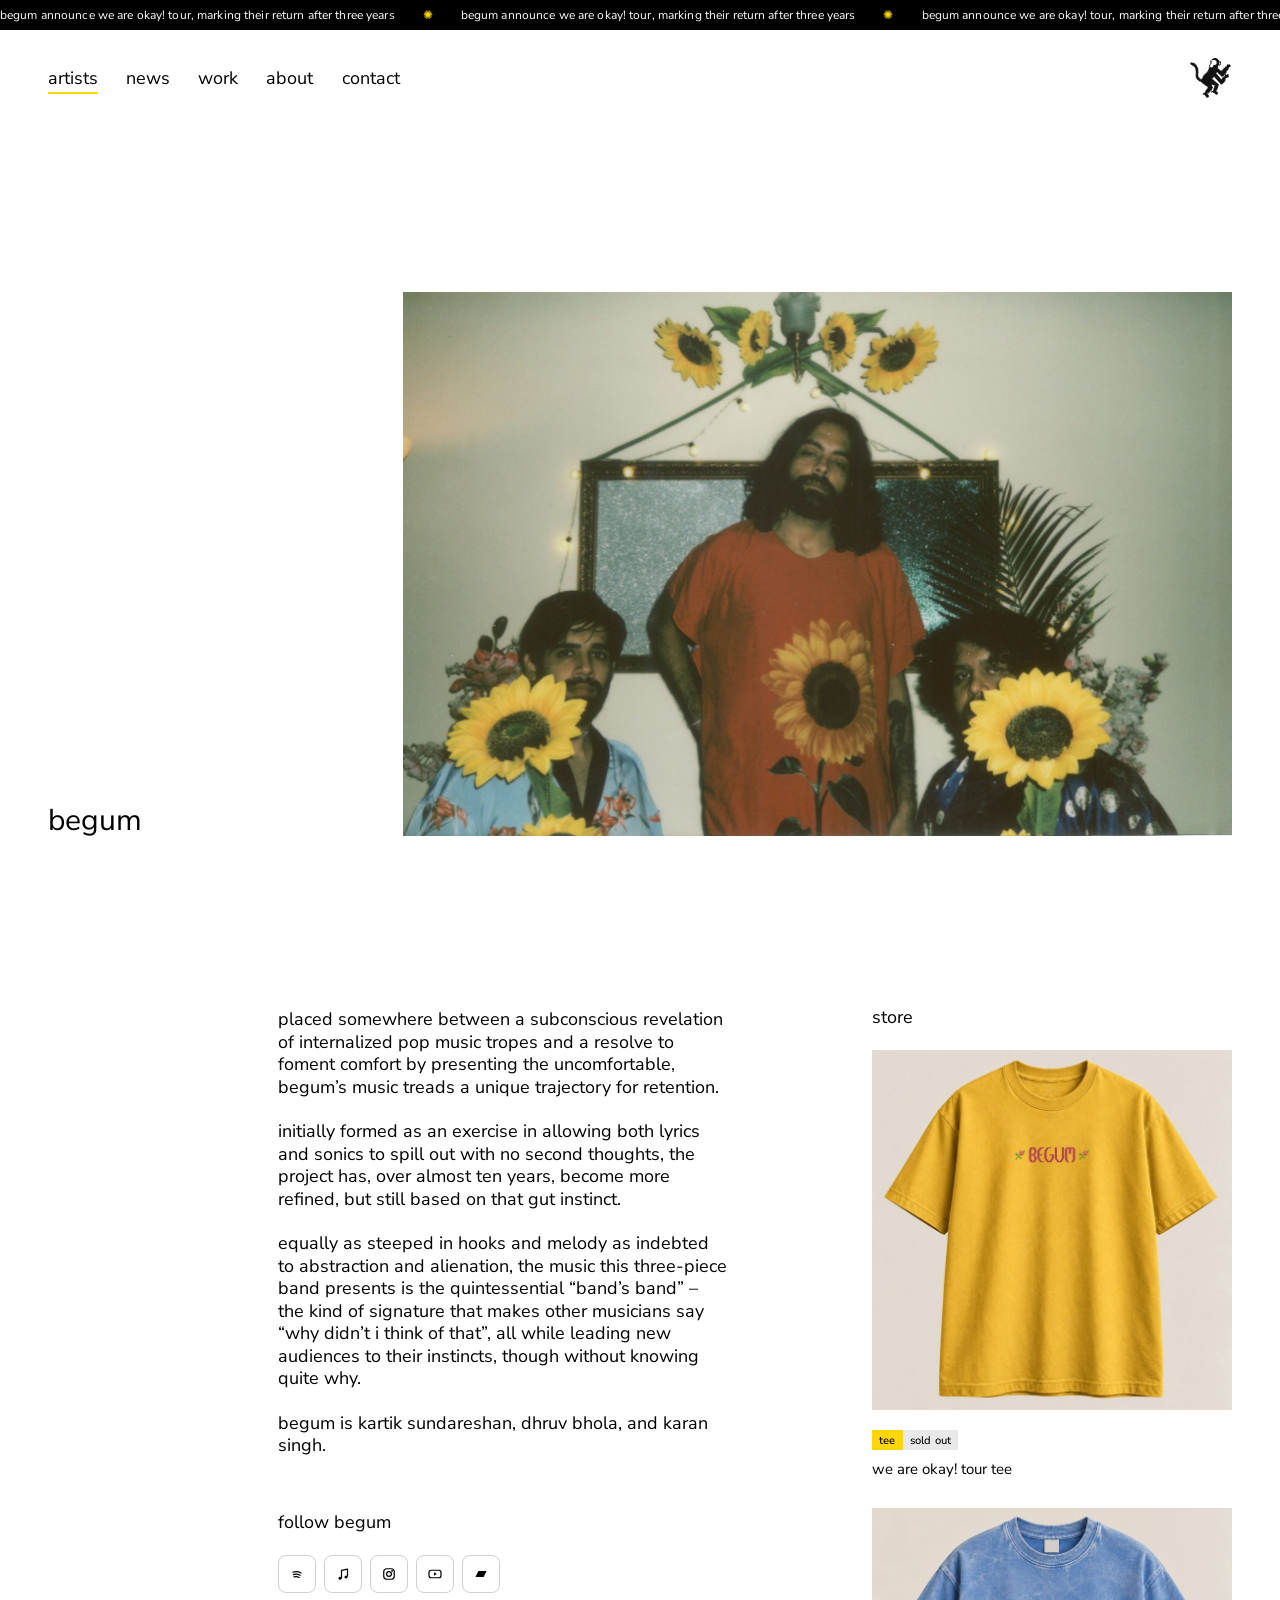
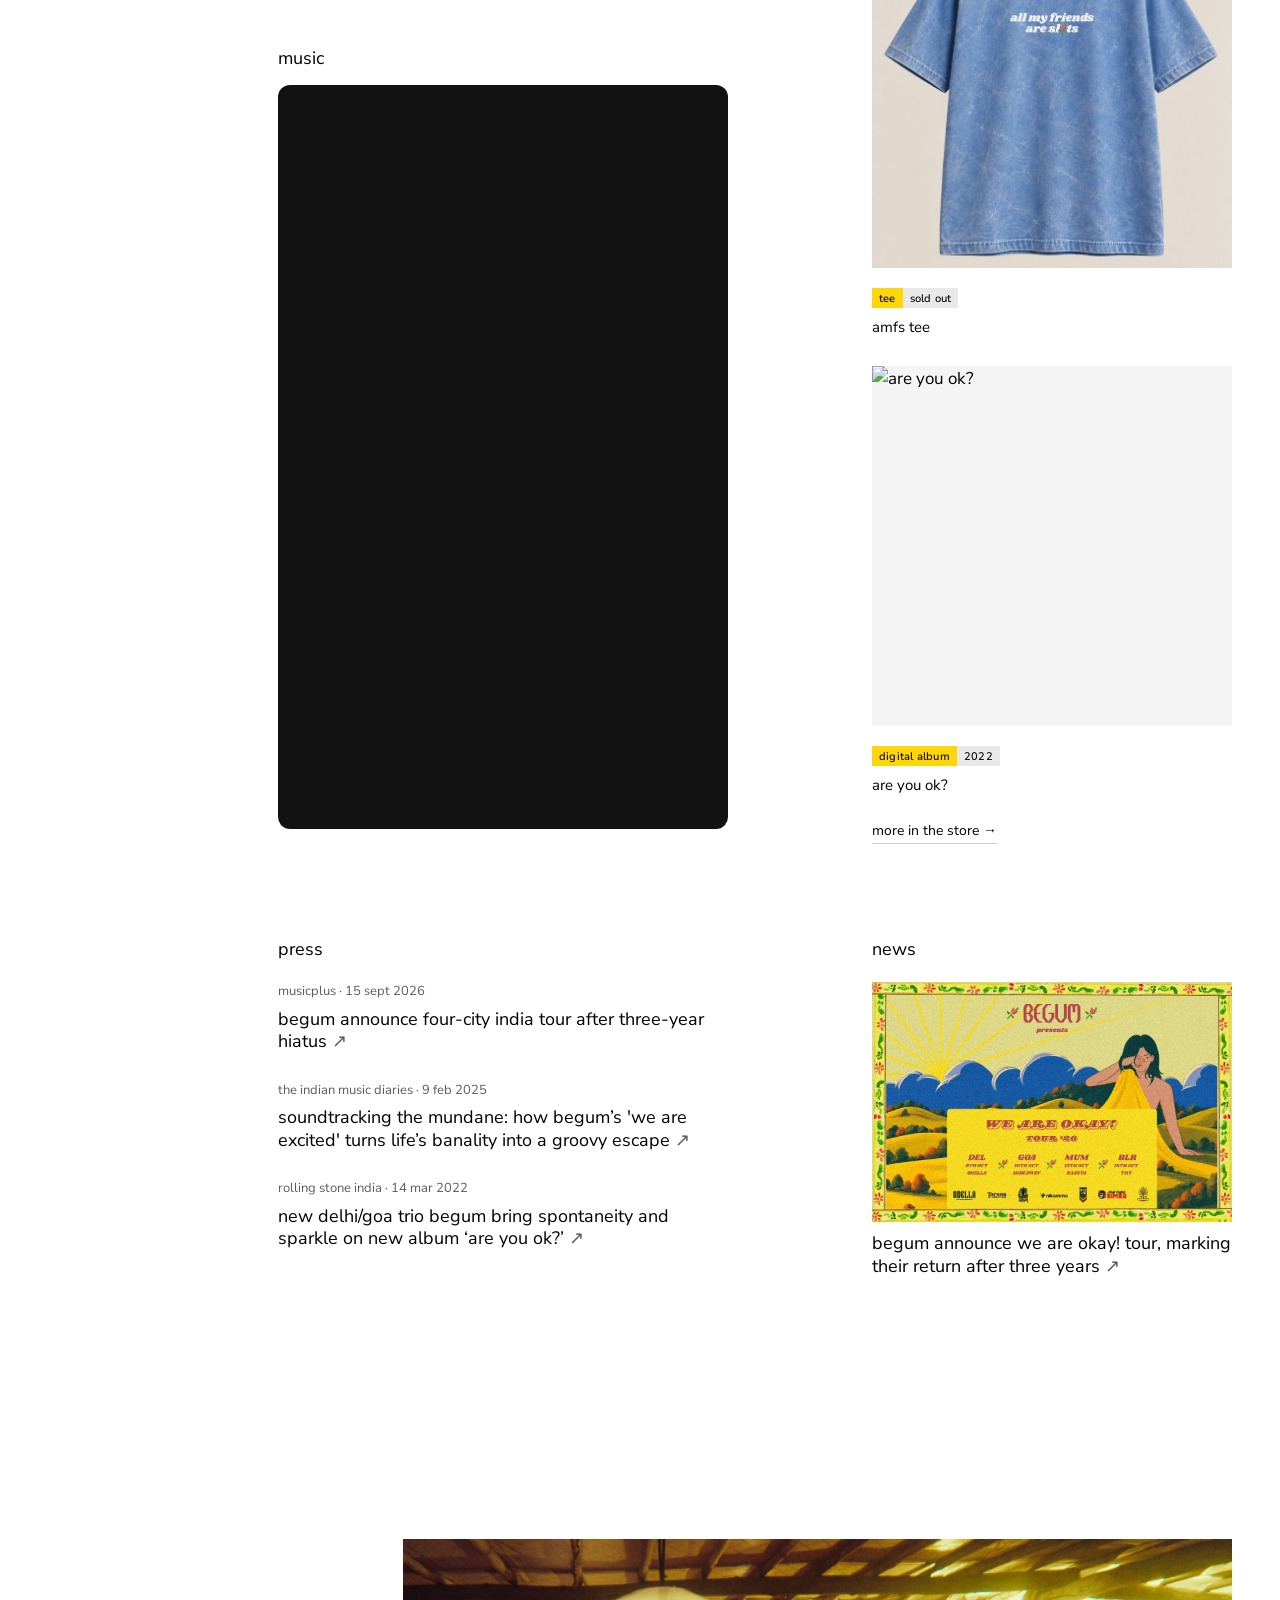
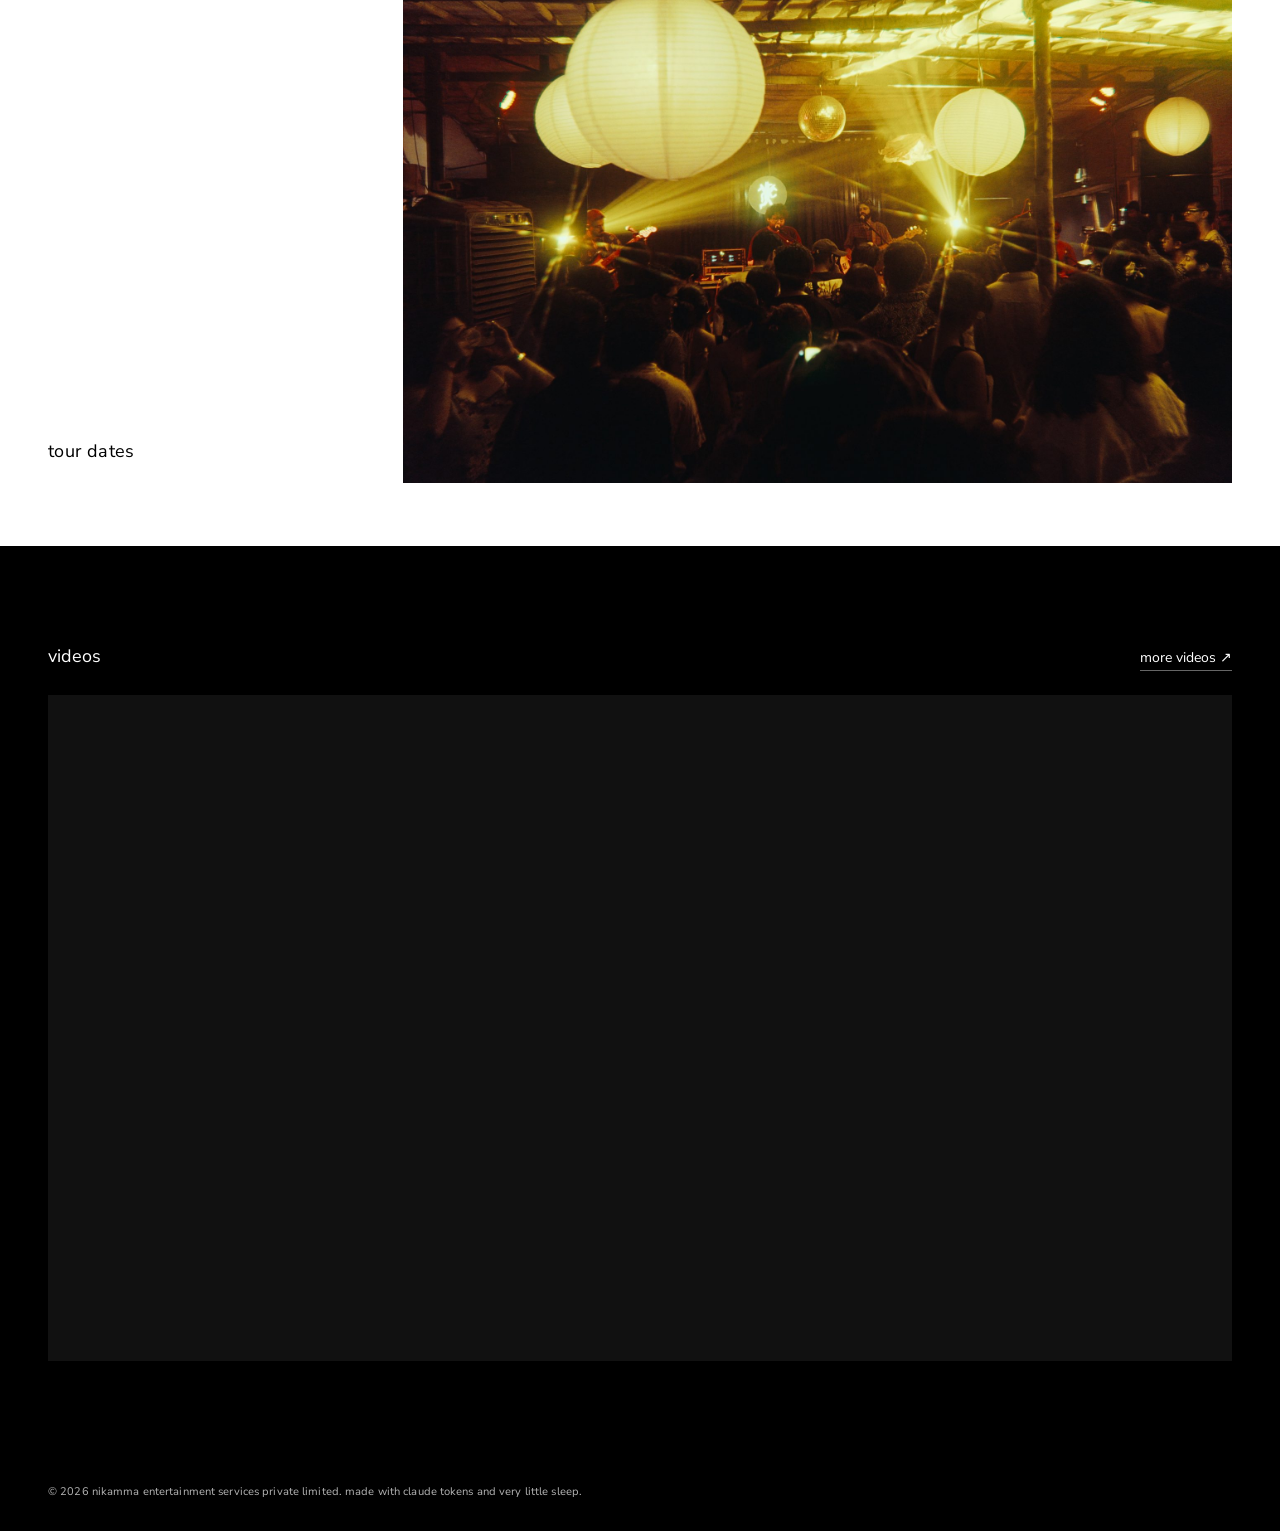
==== commit dc739003: "News: artist and category tags, tour poster, ticker shows posts only Co-Authored-By: Claude Opus 5.5" ====
--- a/artists/begum/index.html
+++ b/artists/begum/index.html
@@ -121,12 +121,12 @@
     <p class="bar__note">© <span class="year">2026</span> nikamma entertainment services private limited. made with claude tokens and very little sleep.</p>
   </footer>
 
-  <script src="../../news.js?v=69"></script>
-  <script src="../../artists.js?v=69"></script>
-  <script src="../../merch.js?v=69"></script>
-  <script src="../../bios.js?v=69"></script>
-  <script src="../../posts.js?v=1"></script>
-  <script src="../../press.js?v=69"></script>
-  <script src="../artist.js?v=6"></script>
+  <script src="../../news.js?v=70"></script>
+  <script src="../../artists.js?v=70"></script>
+  <script src="../../merch.js?v=70"></script>
+  <script src="../../bios.js?v=70"></script>
+  <script src="../../posts.js?v=2"></script>
+  <script src="../../press.js?v=70"></script>
+  <script src="../artist.js?v=7"></script>
 </body>
 </html>
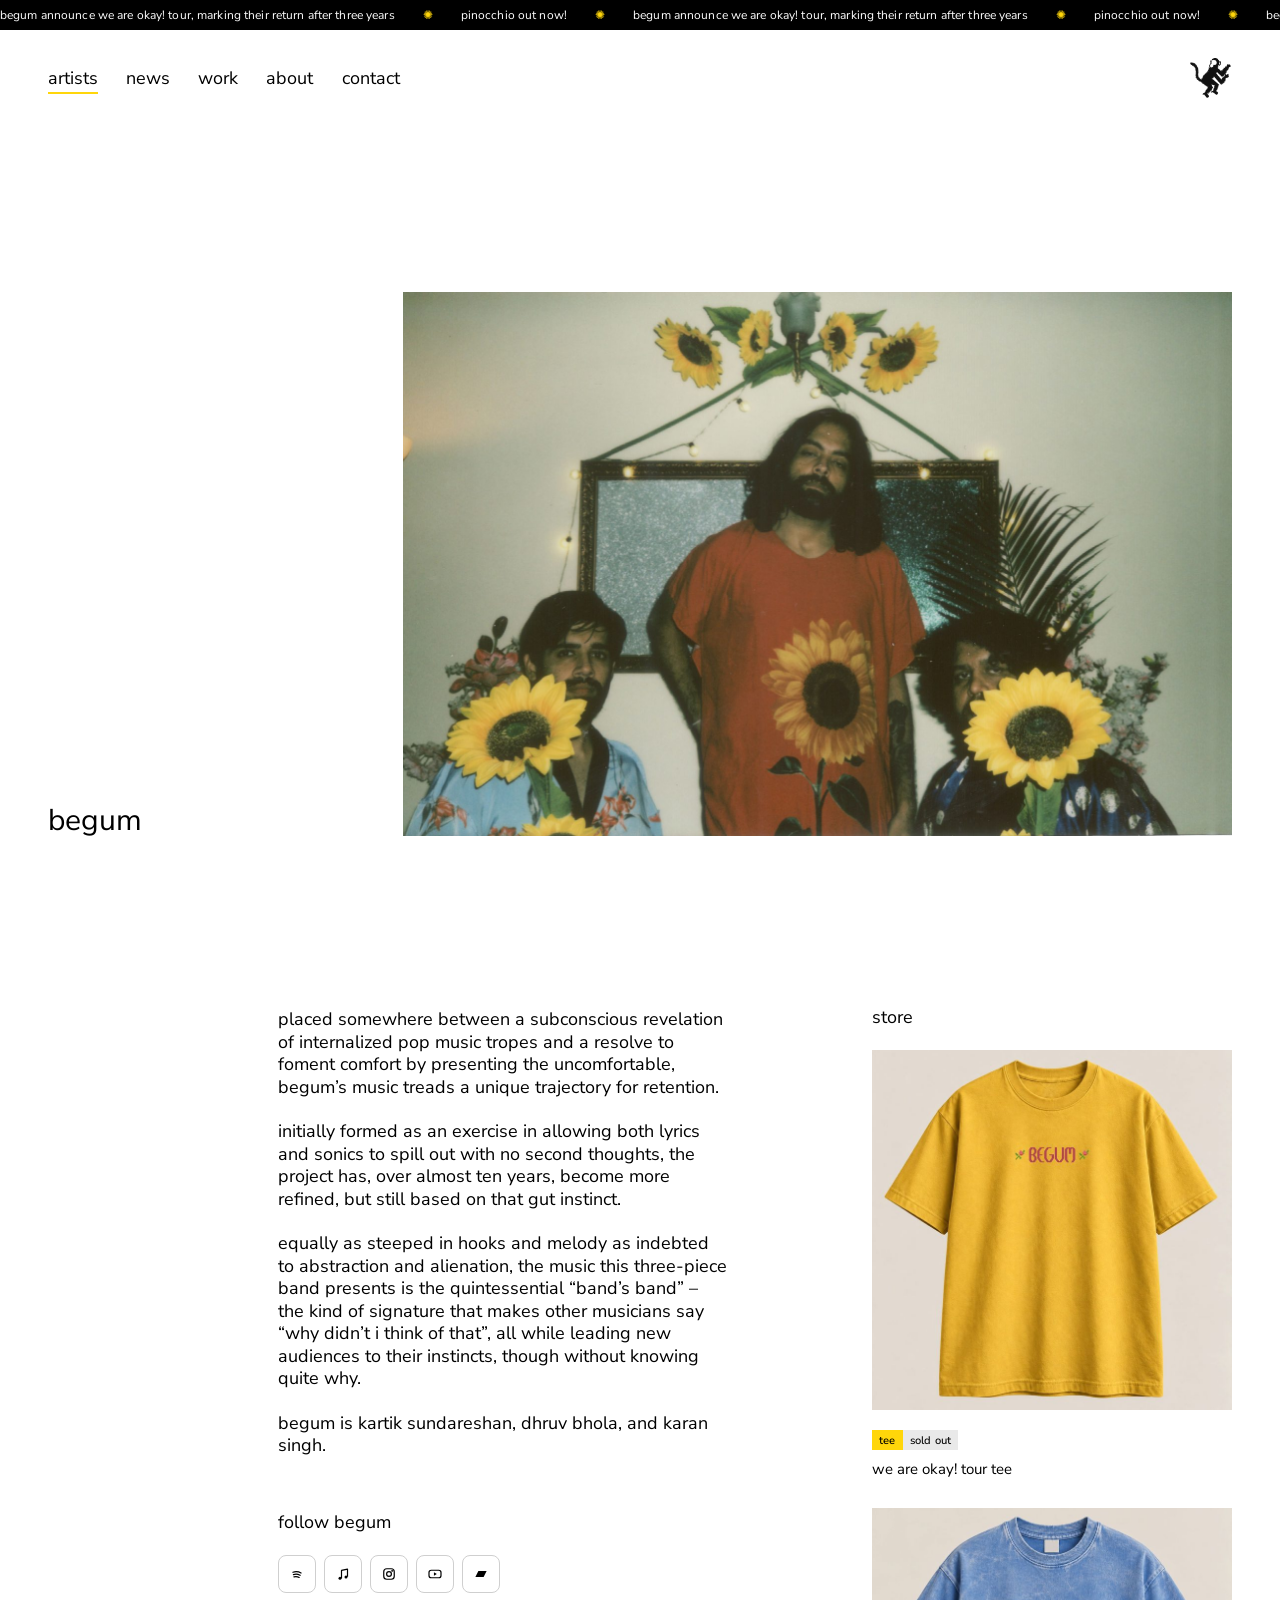
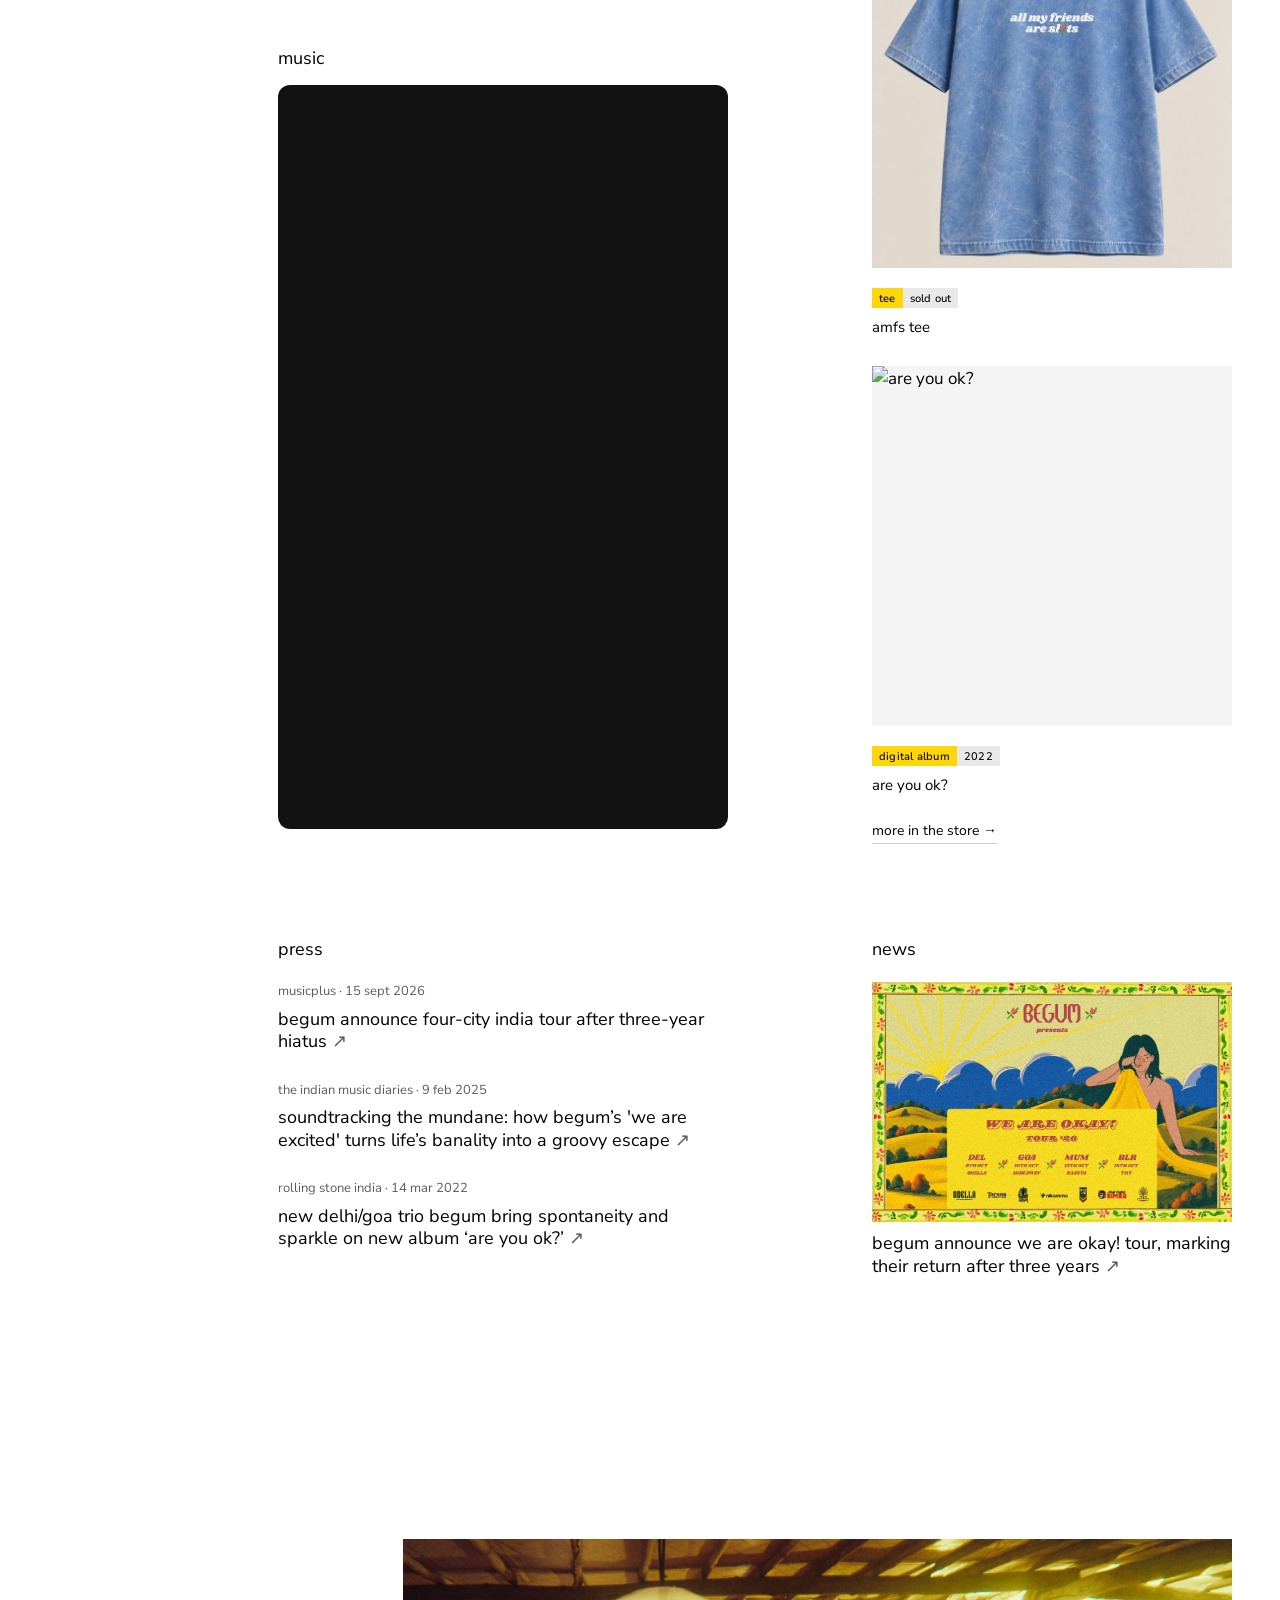
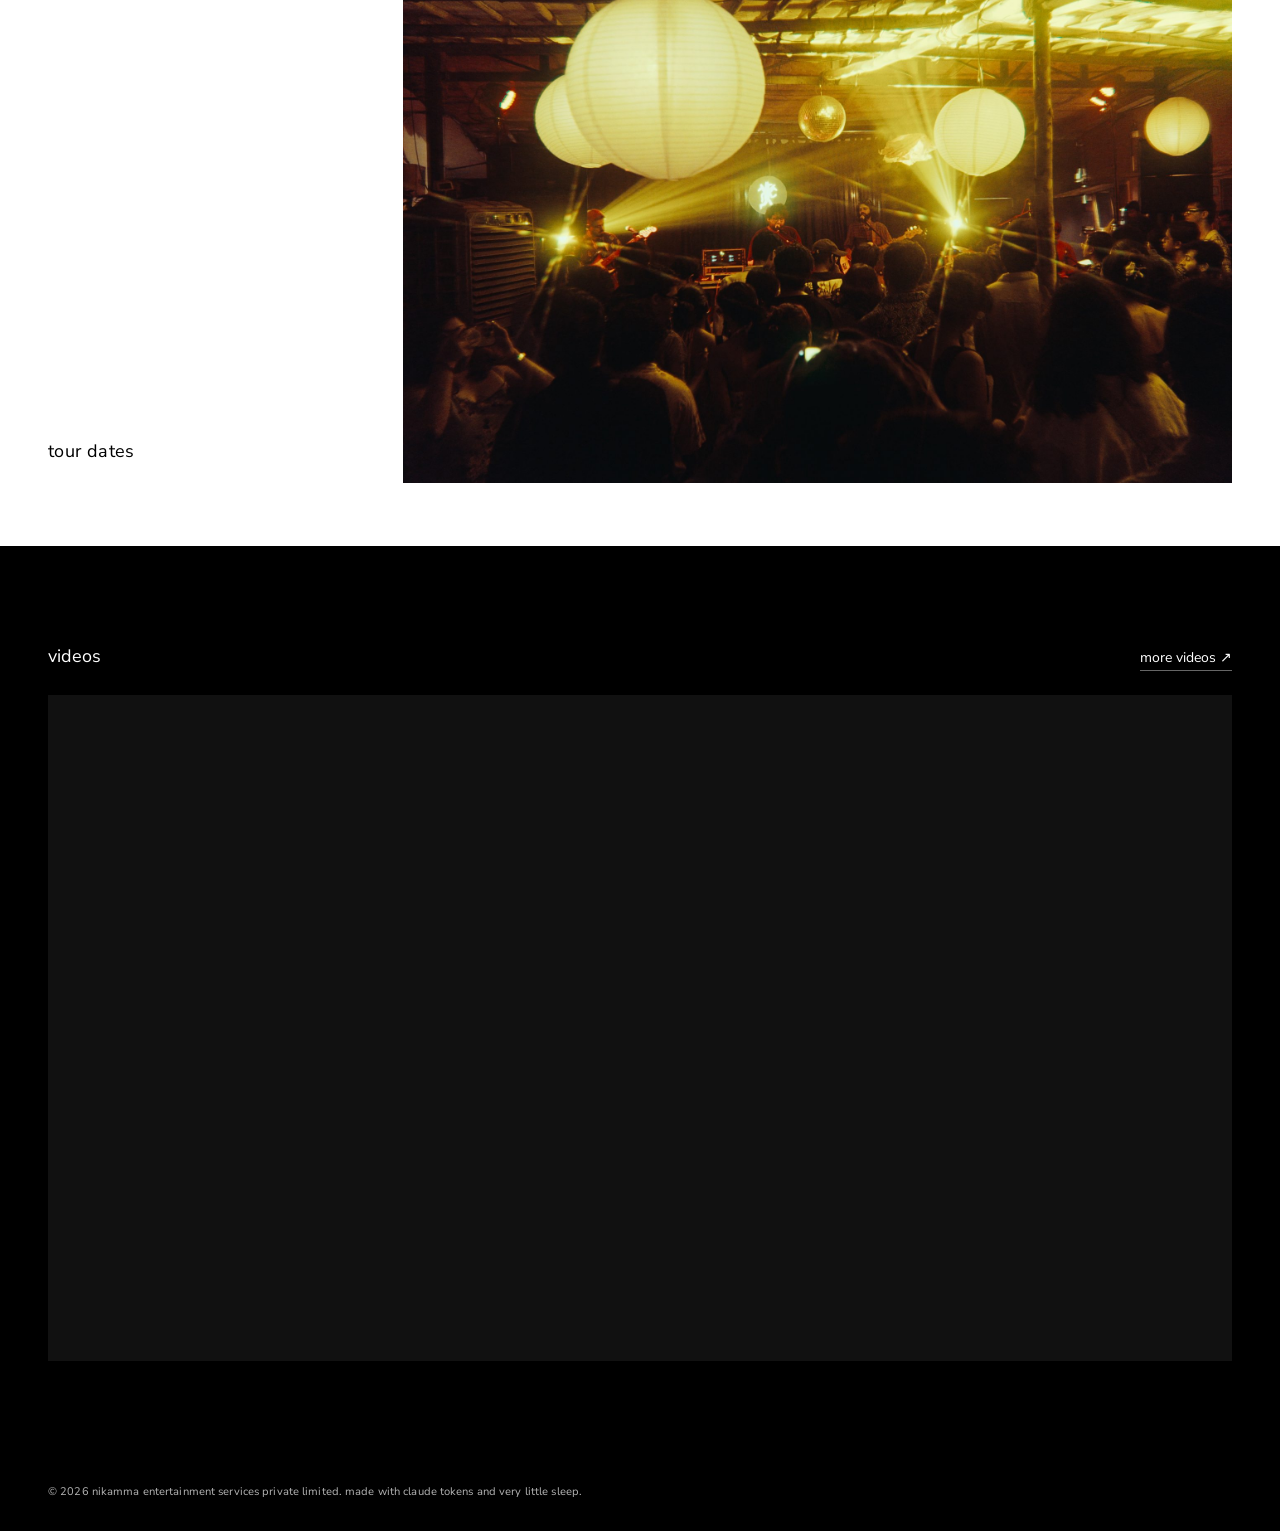
==== commit 6c6d3394: "News: Pinocchio out now post, stream buttons on posts Co-Authored-By: Claude Opus 5.5 <noreply@anthr" ====
--- a/artists/begum/index.html
+++ b/artists/begum/index.html
@@ -125,8 +125,8 @@
   <script src="../../artists.js?v=70"></script>
   <script src="../../merch.js?v=70"></script>
   <script src="../../bios.js?v=70"></script>
-  <script src="../../posts.js?v=2"></script>
+  <script src="../../posts.js?v=4"></script>
   <script src="../../press.js?v=70"></script>
-  <script src="../artist.js?v=7"></script>
+  <script src="../artist.js?v=8"></script>
 </body>
 </html>
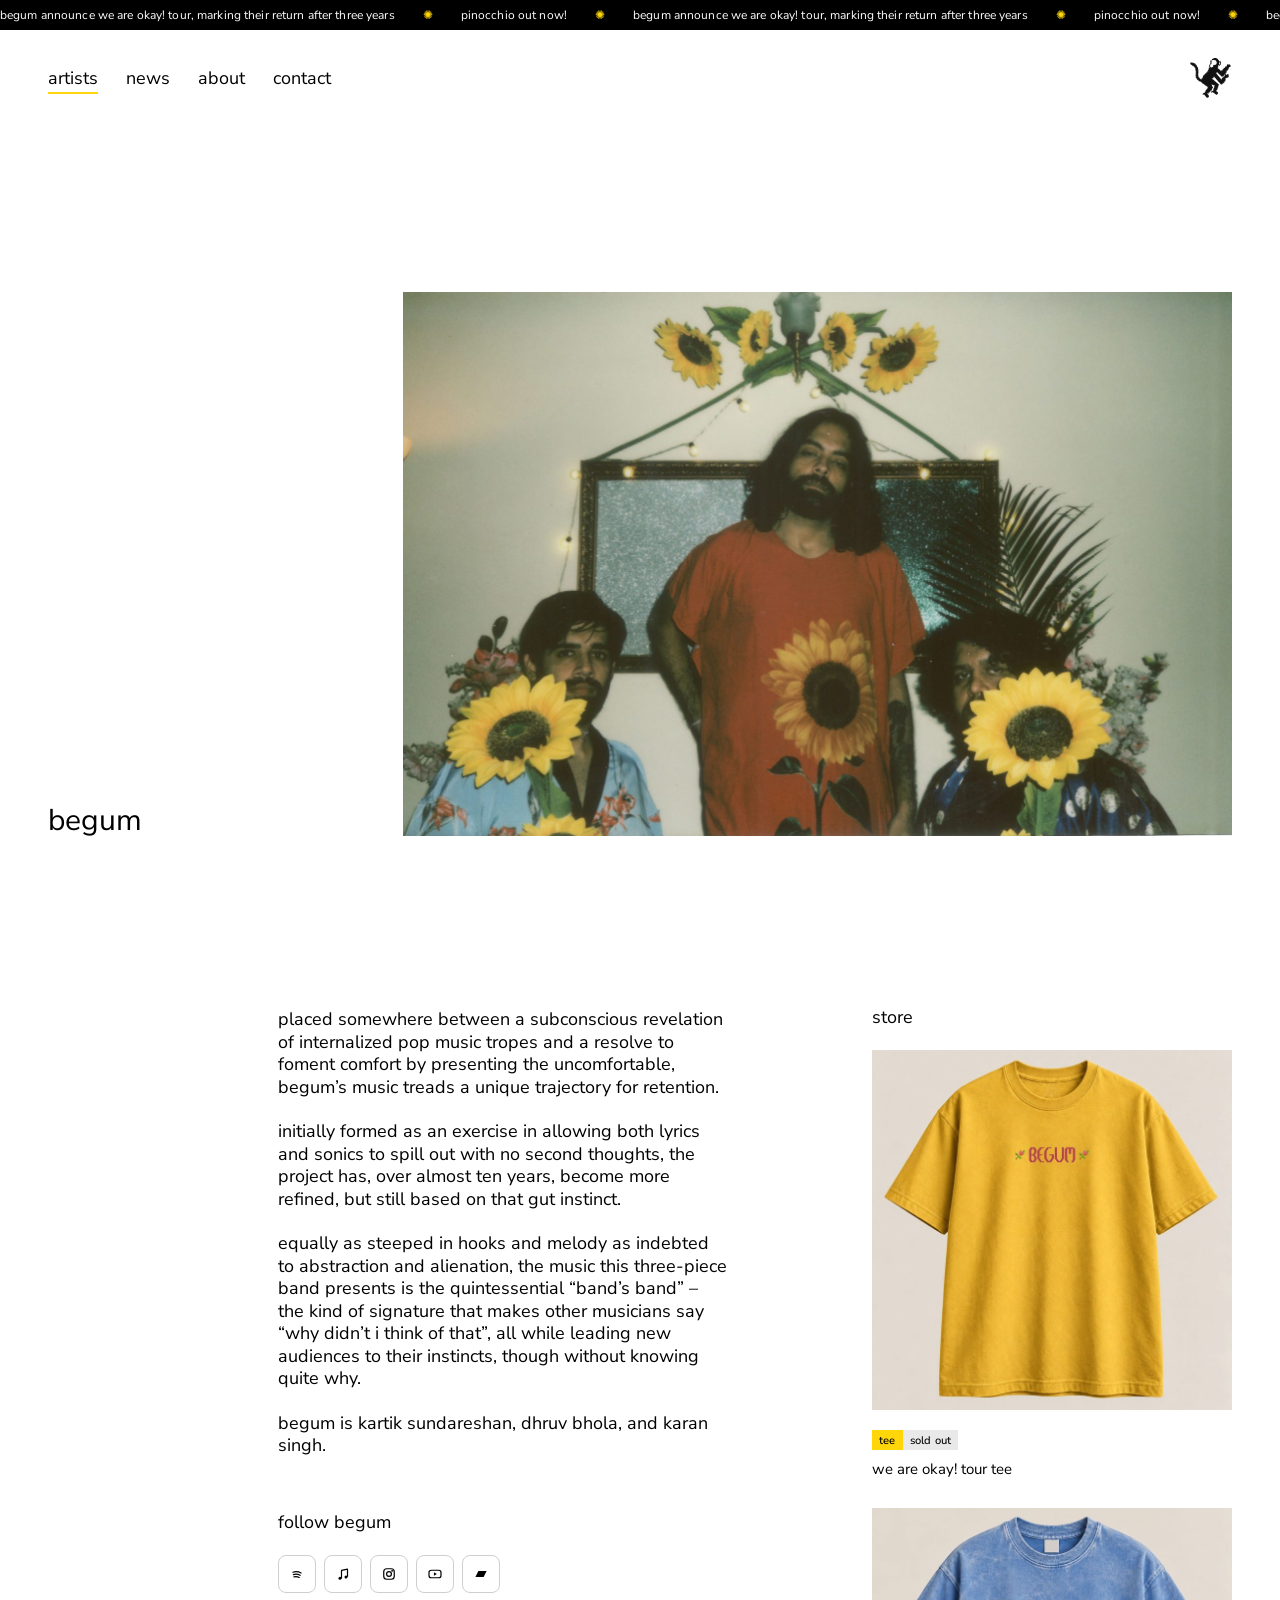
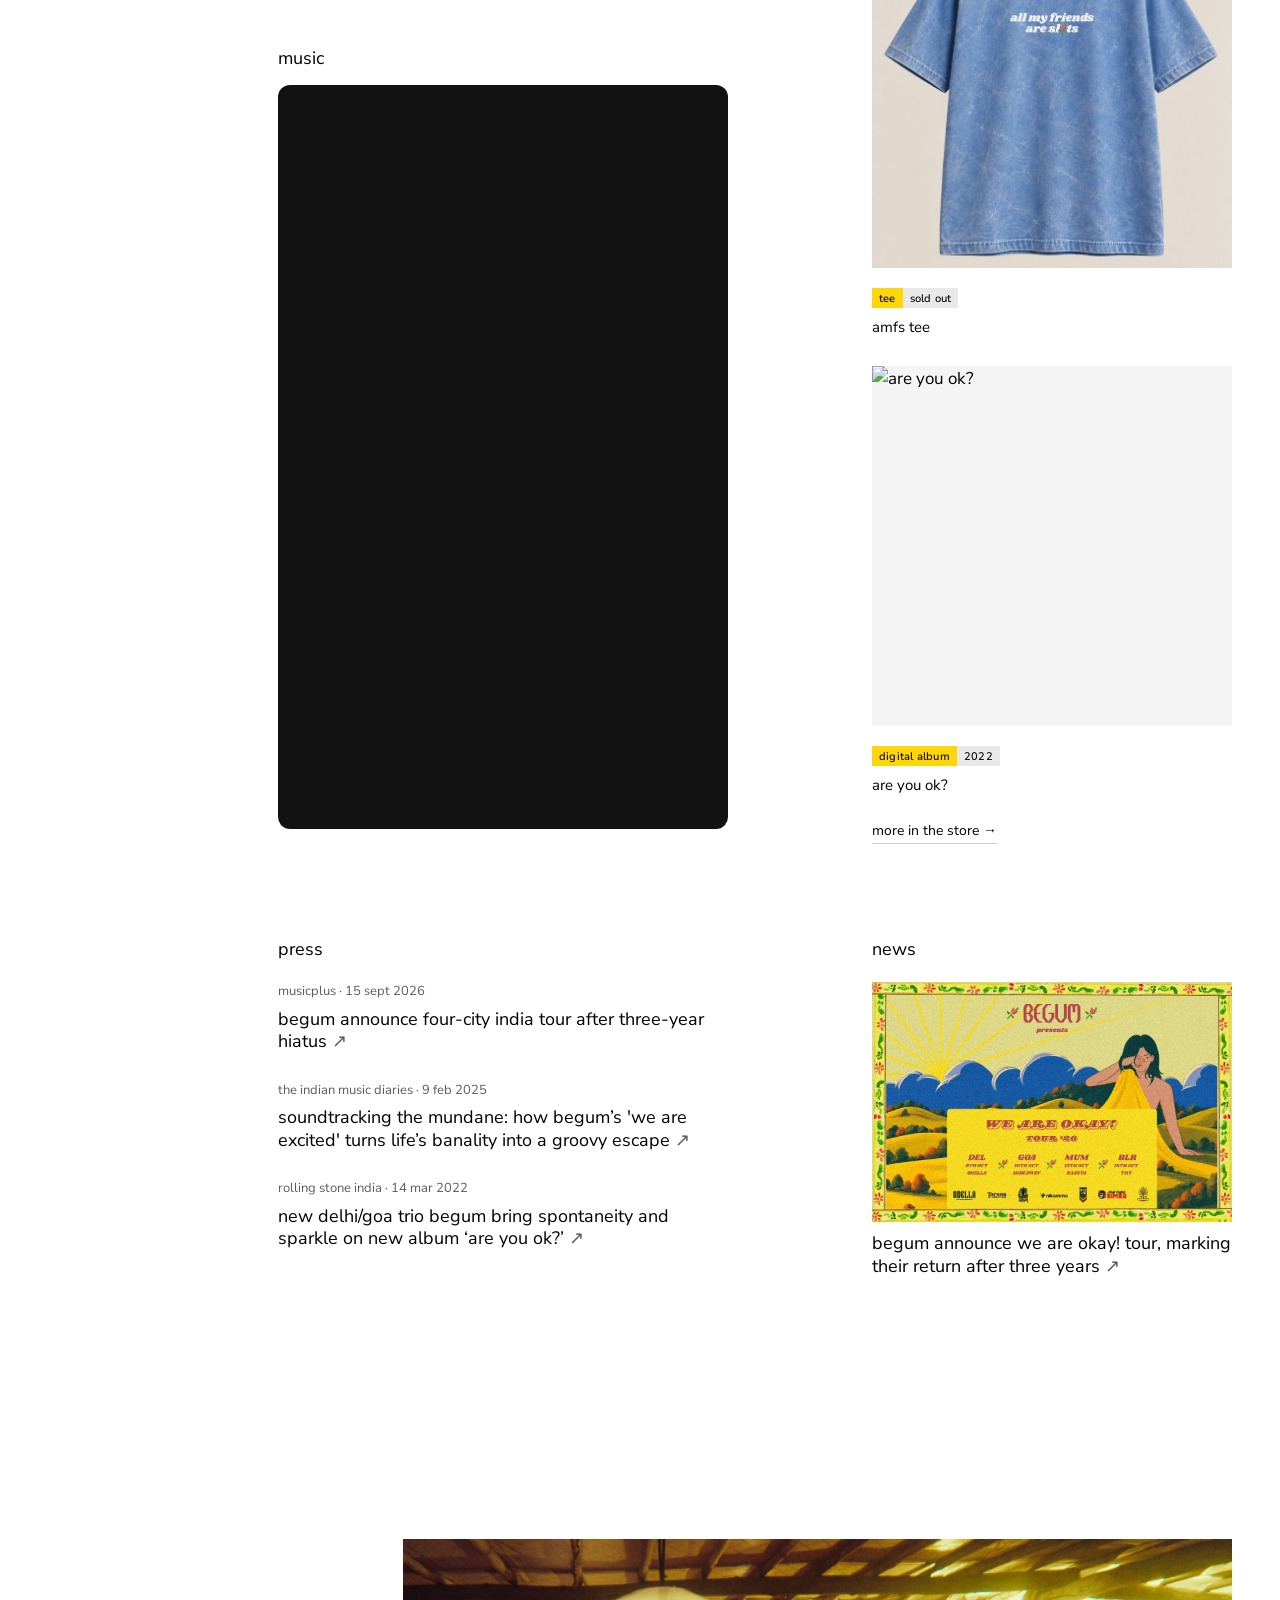
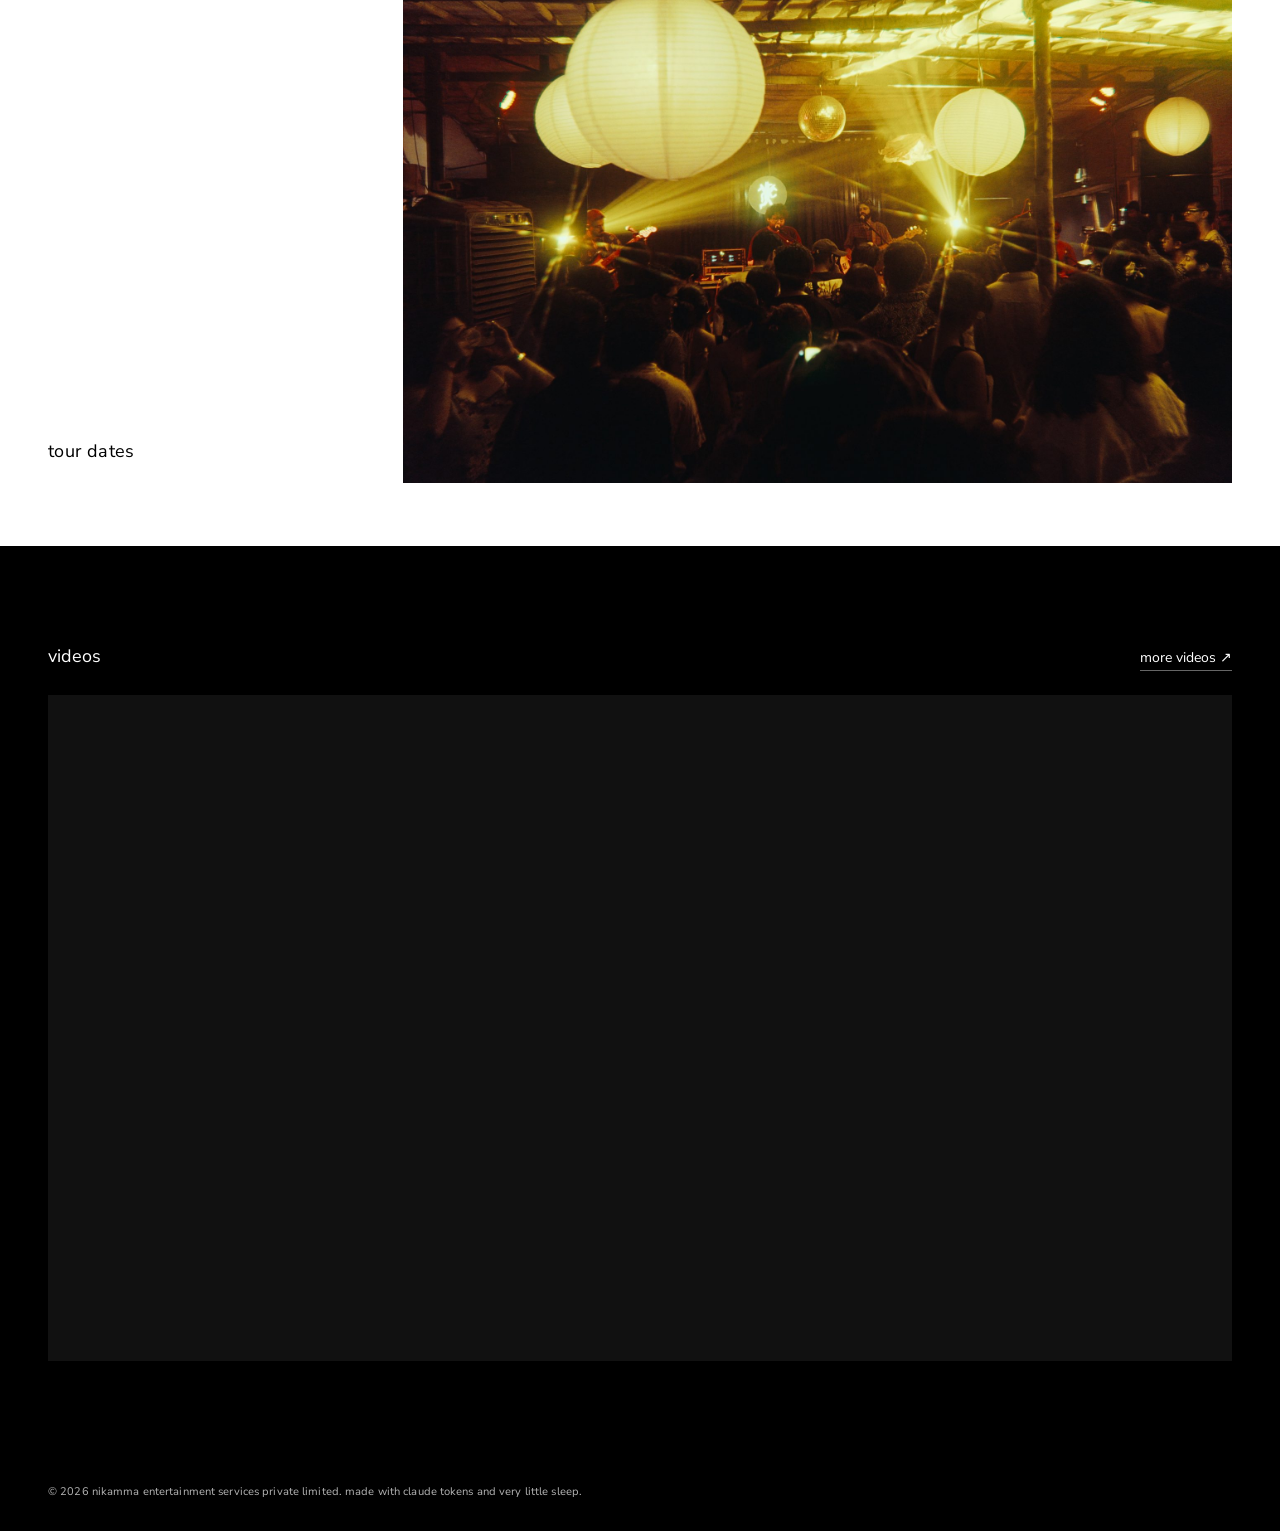
==== commit 2e393314: "Test home: logo, monkey business, socials, what we do; drop Work from nav; nav underline grows from " ====
--- a/artists/begum/index.html
+++ b/artists/begum/index.html
@@ -9,7 +9,7 @@
   <link rel="preconnect" href="https://fonts.googleapis.com">
   <link rel="preconnect" href="https://fonts.gstatic.com" crossorigin>
   <link href="https://fonts.googleapis.com/css2?family=Nunito+Sans:opsz,wght@6..12,300;6..12,400;6..12,600;6..12,700&display=swap" rel="stylesheet">
-  <link rel="stylesheet" href="../artist.css?v=7">
+  <link rel="stylesheet" href="../artist.css?v=8">
 </head>
 <body class="is-scroll" data-root="../../">
 
@@ -20,7 +20,6 @@
     <nav class="top__nav" aria-label="Main">
       <a href="../../artists.html" aria-current="page">Artists</a>
       <a href="../../news.html">News</a>
-      <a href="../../work.html">Work</a>
       <a href="../../about.html">About</a>
       <a href="../../contact.html">Contact</a>
     </nav>
--- a/artists/artist.css
+++ b/artists/artist.css
@@ -98,7 +98,7 @@
 .top__nav a::after {
   content: ""; position: absolute; left: 0; right: 0; bottom: -3px; height: 2px;
   background: var(--accent);
-  transform: scaleX(0); transform-origin: left;
+  transform: scaleX(0); transform-origin: center;
   transition: transform .25s ease;
 }
 .top__nav a:hover::after, .top__nav a[aria-current="page"]::after { transform: scaleX(1); }
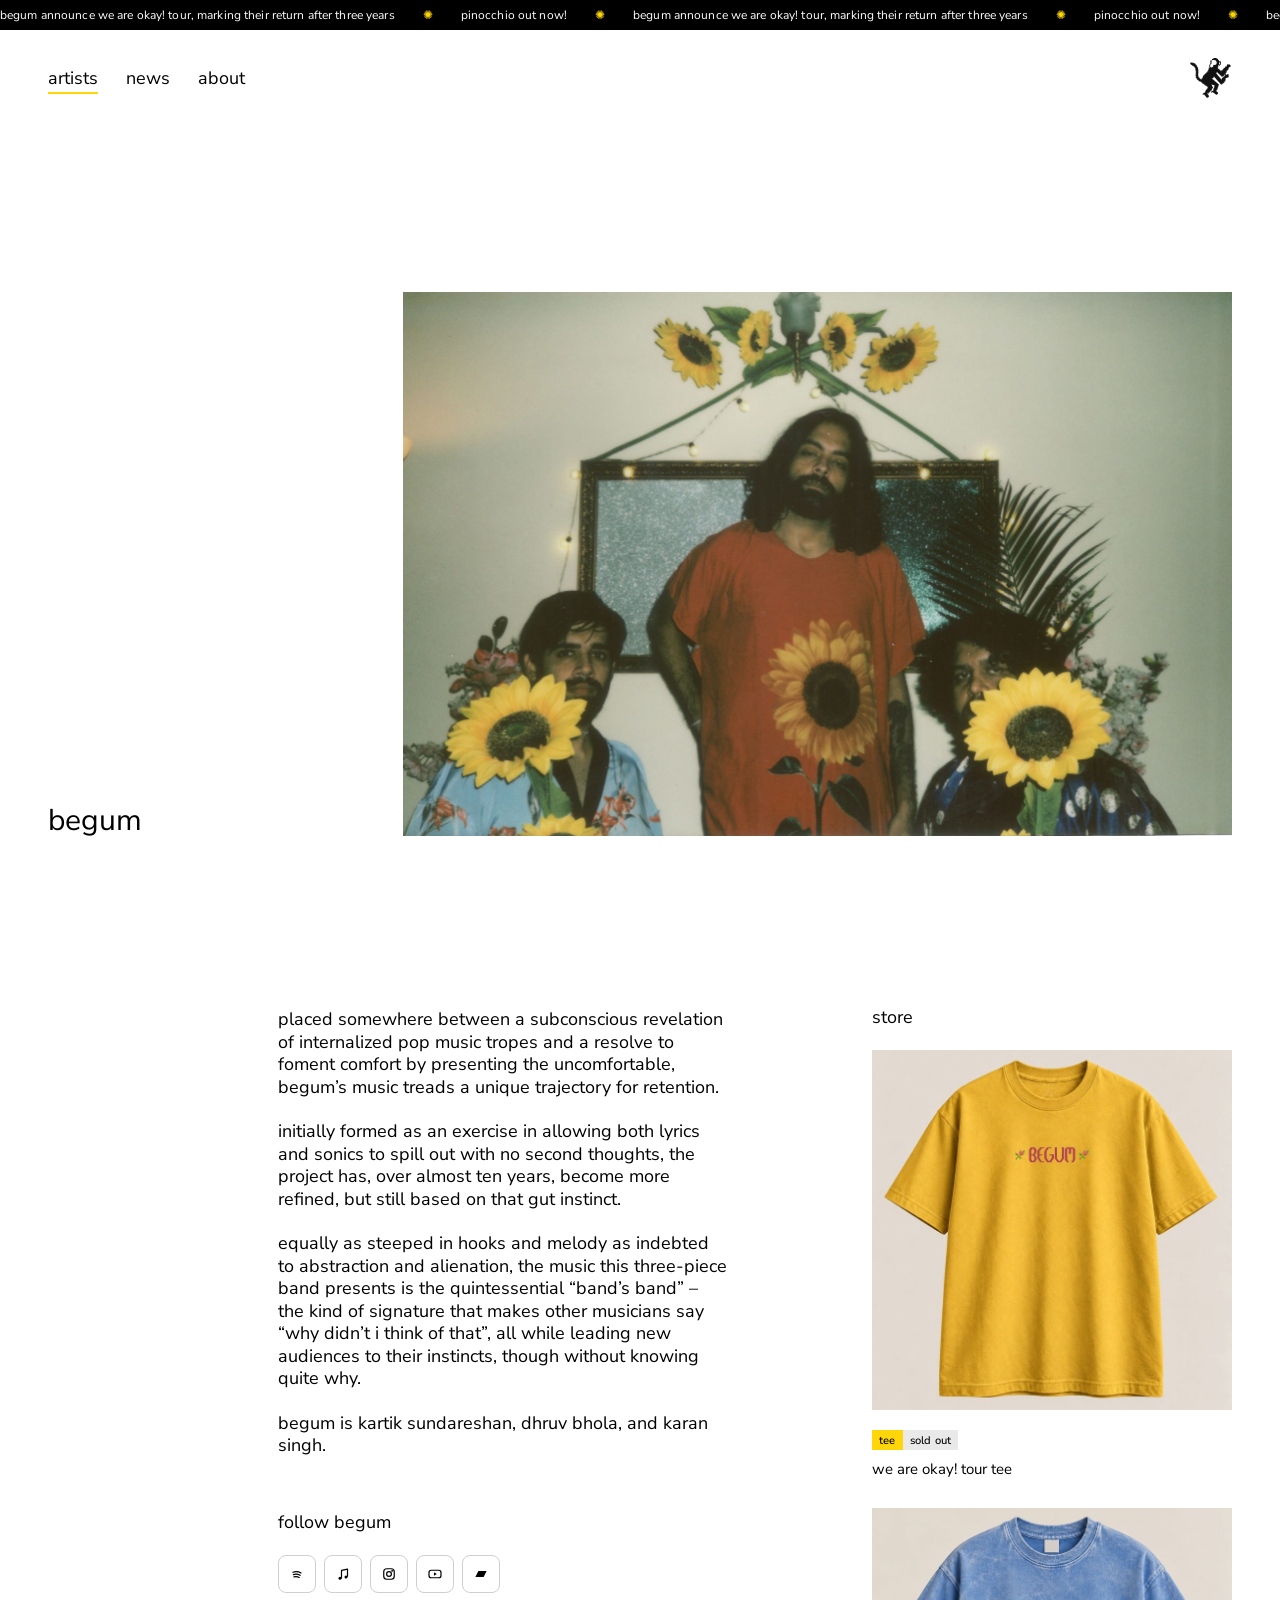
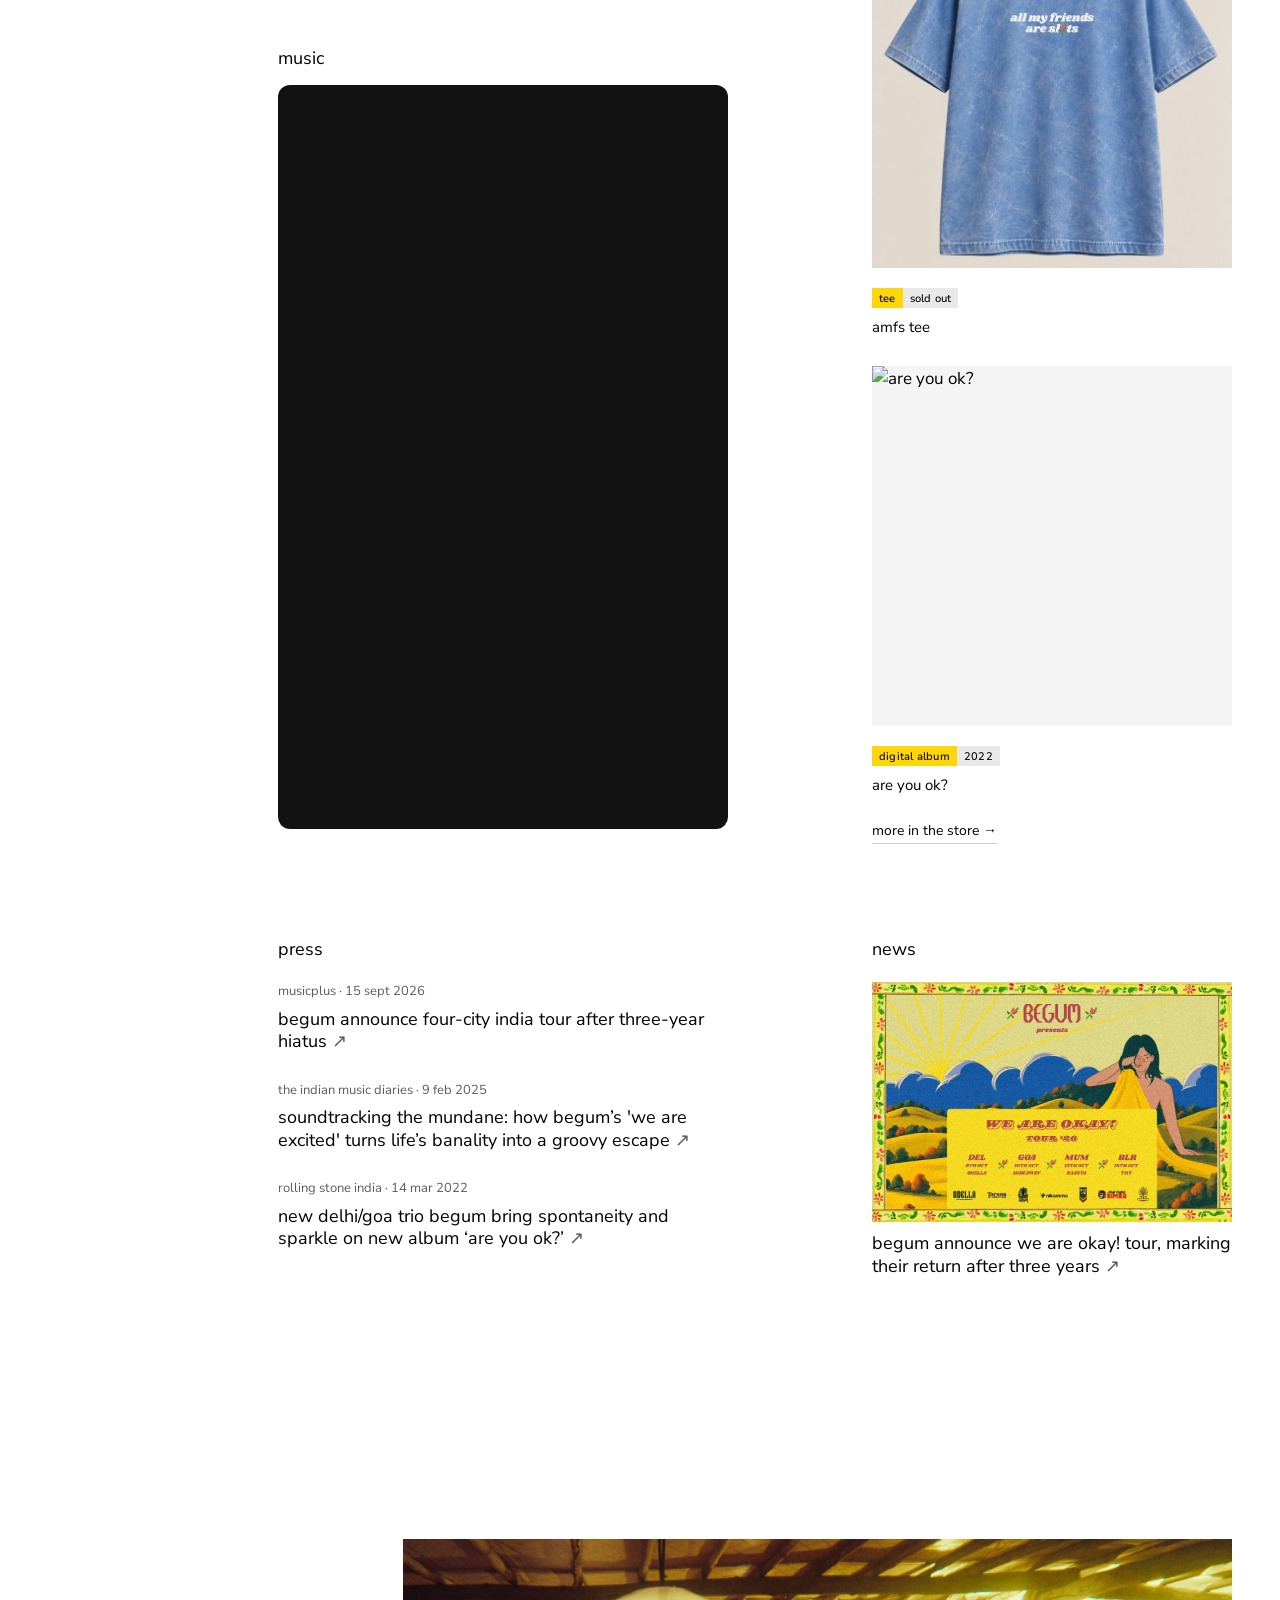
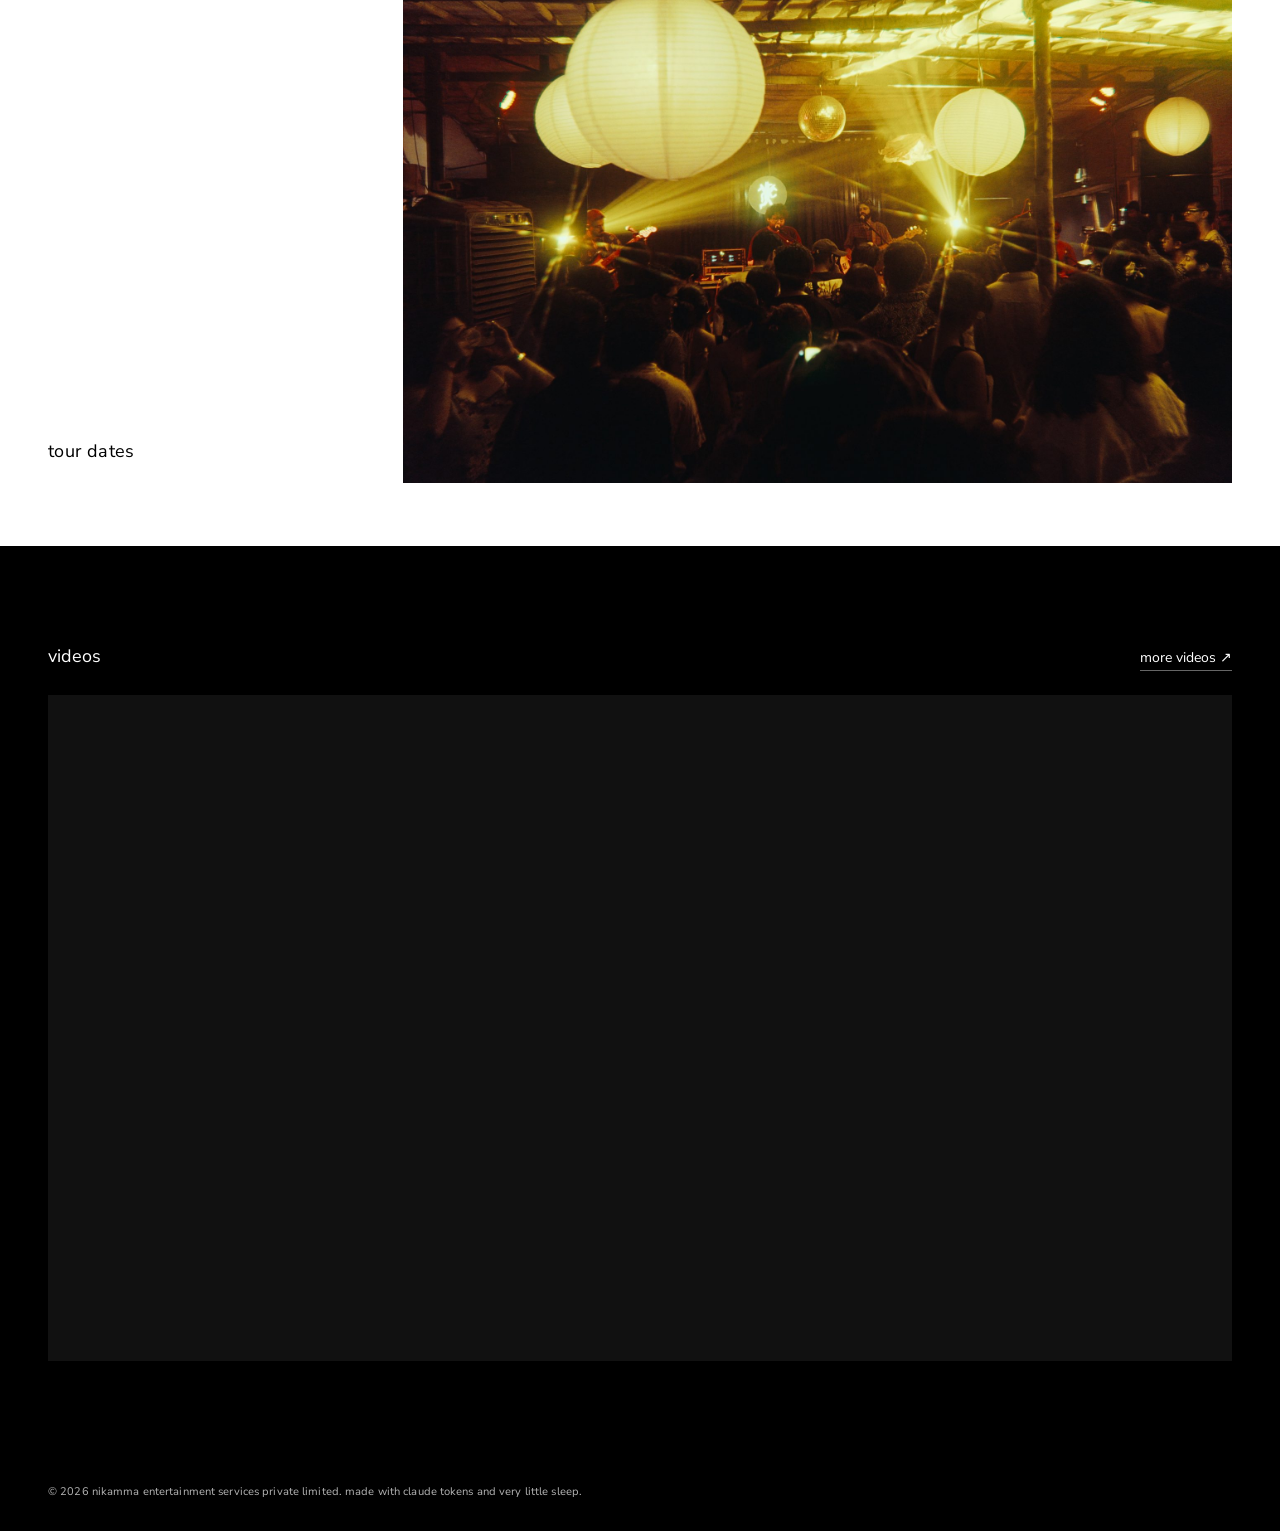
==== commit d3e65e57: "Remove contact page (redirects home); Artists page uses each artist's page photo Co-Authored-By: Cla" ====
--- a/artists/begum/index.html
+++ b/artists/begum/index.html
@@ -21,7 +21,6 @@
       <a href="../../artists.html" aria-current="page">Artists</a>
       <a href="../../news.html">News</a>
       <a href="../../about.html">About</a>
-      <a href="../../contact.html">Contact</a>
     </nav>
   </header>
 
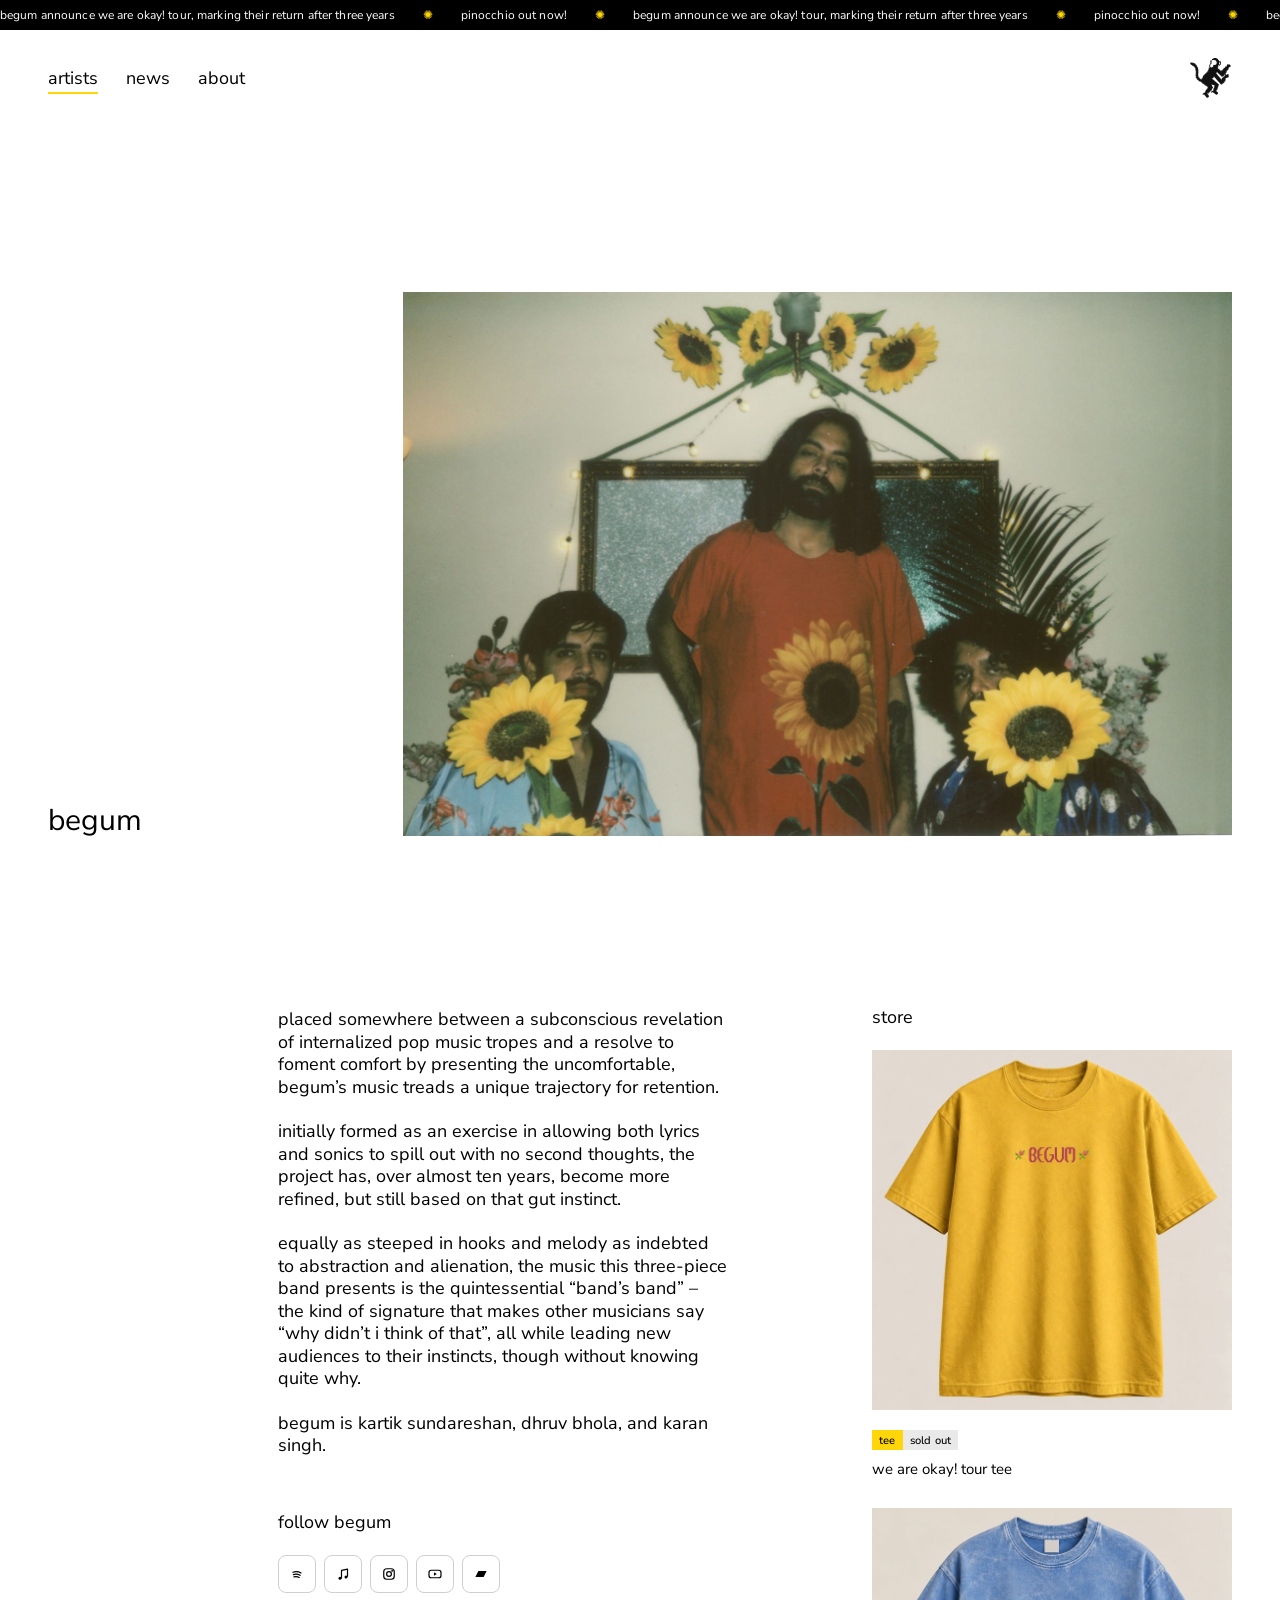
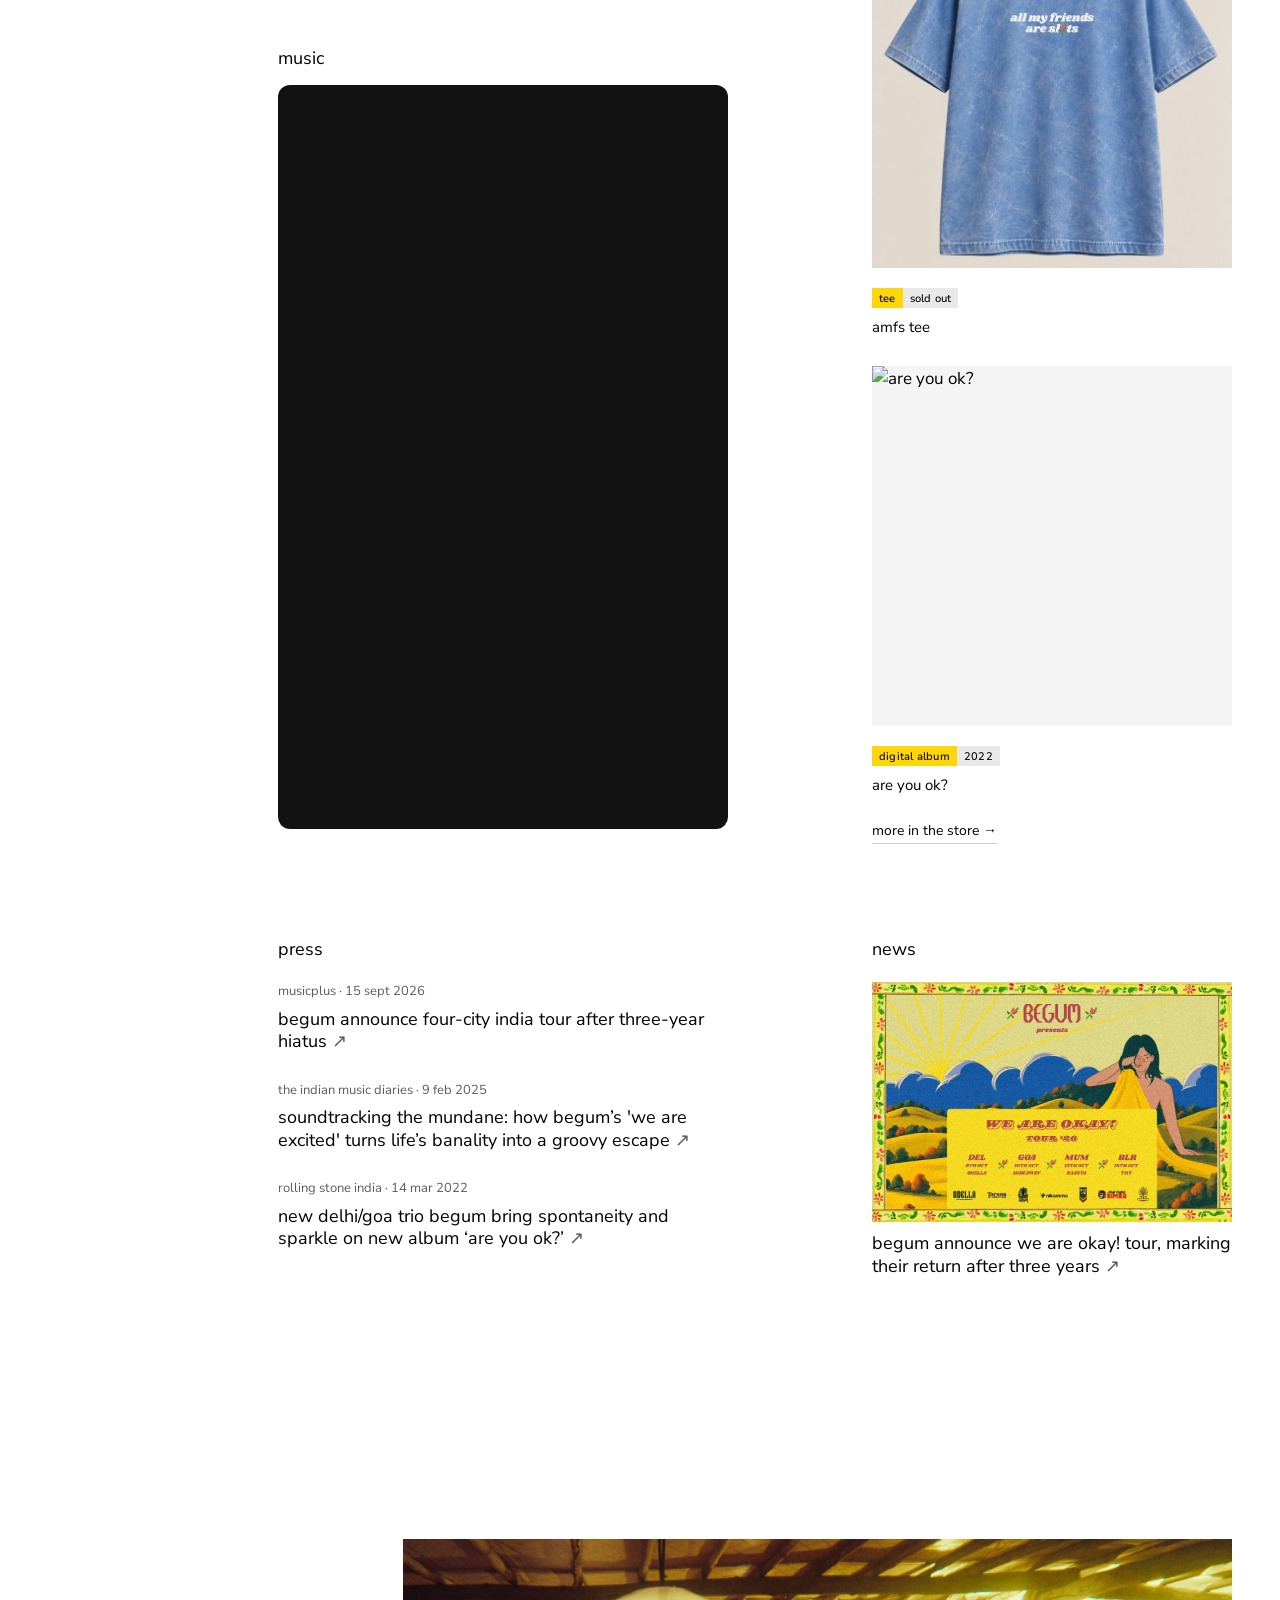
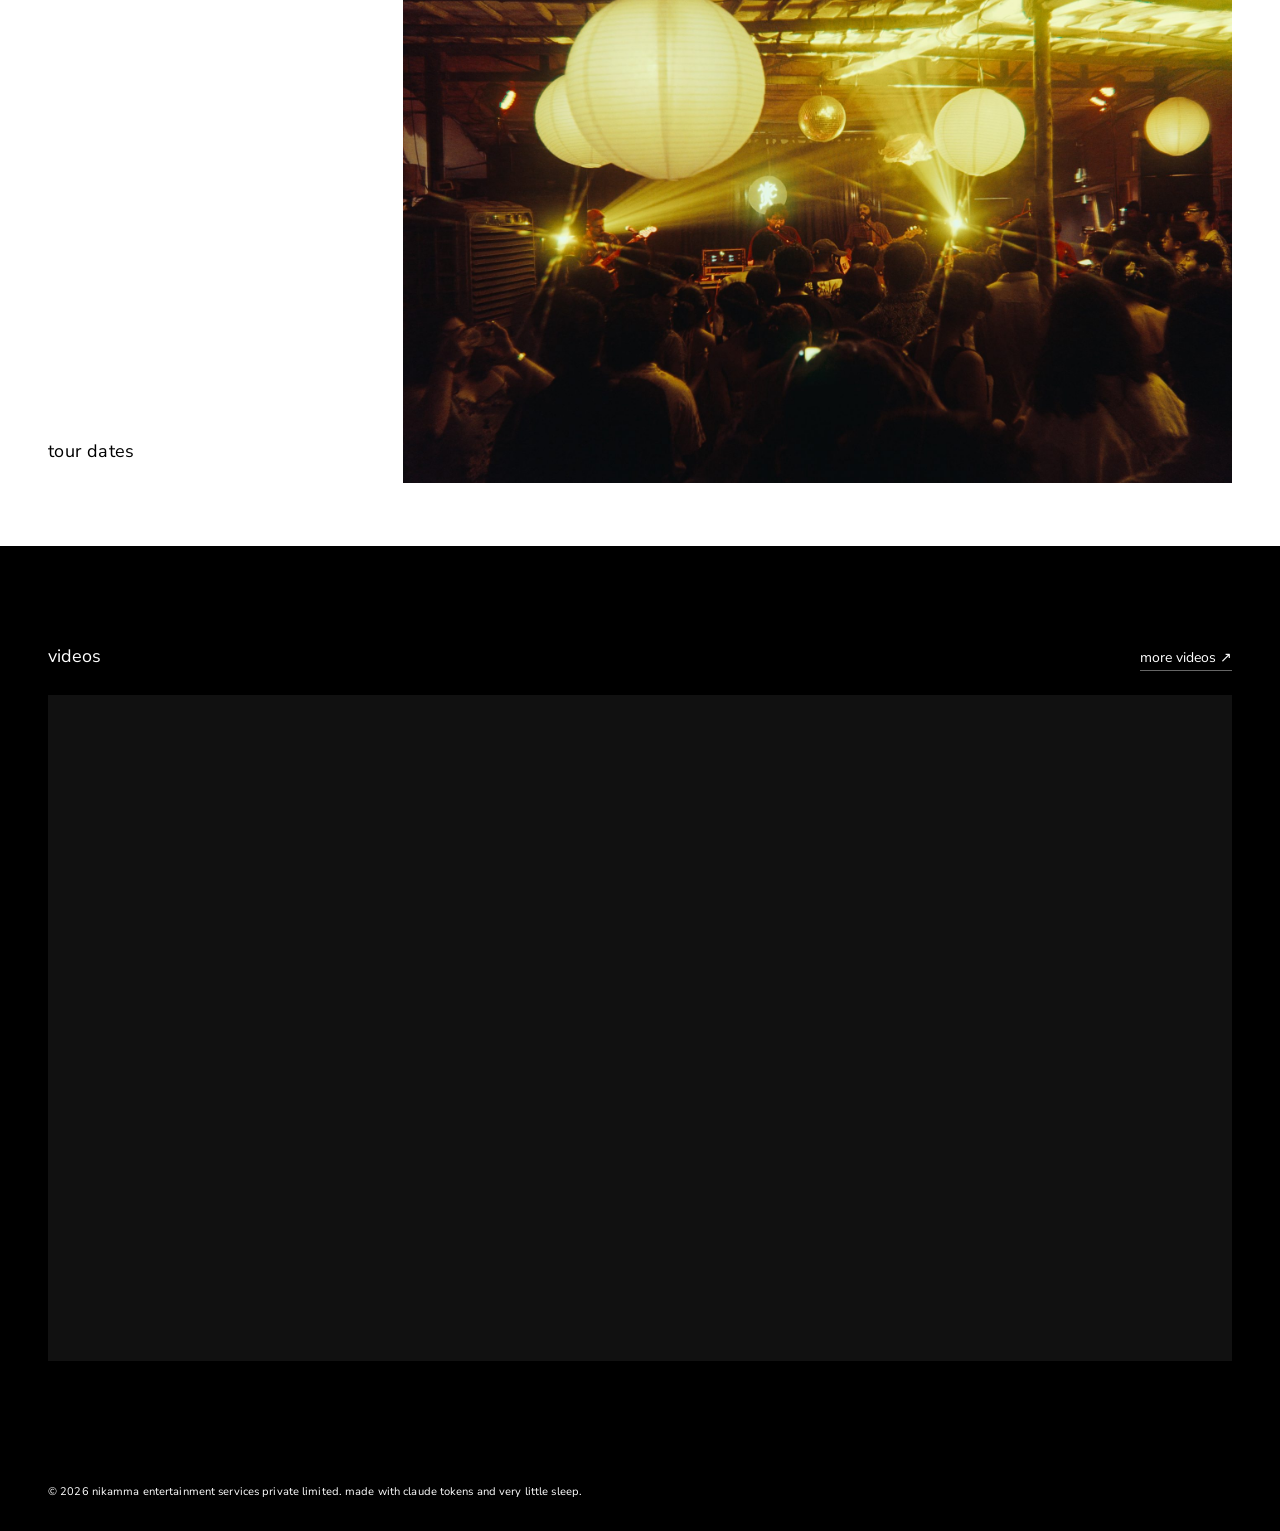
==== commit dcc73351: "Phones: pinned ticker and nav, swipeable Artists name wheel; white footer text Co-Authored-By: Claud" ====
--- a/artists/begum/index.html
+++ b/artists/begum/index.html
@@ -9,7 +9,8 @@
   <link rel="preconnect" href="https://fonts.googleapis.com">
   <link rel="preconnect" href="https://fonts.gstatic.com" crossorigin>
   <link href="https://fonts.googleapis.com/css2?family=Nunito+Sans:opsz,wght@6..12,300;6..12,400;6..12,600;6..12,700&display=swap" rel="stylesheet">
-  <link rel="stylesheet" href="../artist.css?v=8">
+  <link rel="stylesheet" href="../artist.css?v=13">
+  <link rel="stylesheet" href="../../nav.css?v=5">
 </head>
 <body class="is-scroll" data-root="../../">
 
@@ -126,5 +127,6 @@
   <script src="../../posts.js?v=4"></script>
   <script src="../../press.js?v=70"></script>
   <script src="../artist.js?v=8"></script>
+  <script src="../../nav.js?v=5"></script>
 </body>
 </html>
--- a/artists/artist.css
+++ b/artists/artist.css
@@ -794,8 +794,8 @@
 /* footer: just the line, on the left */
 footer.bar--note { justify-content: flex-start; padding-left: 48px; padding-right: 48px; }
 /* footer: black, carrying on from the videos */
-footer.bar--note { background: #000 !important; color: rgba(255,255,255,.7); padding-top: 28px; padding-bottom: 32px; }
-footer.bar--note .bar__note { color: rgba(255,255,255,.7); }
+footer.bar--note { background: #000 !important; color: #fff; padding-top: 28px; padding-bottom: 32px; }
+footer.bar--note .bar__note { color: #fff; }
 
 
 /* seal the 1px seams between sections (the fixed hero was peeking through as thin lines):
@@ -861,3 +861,17 @@
 .abio__music .player__frame { flex: none; }
 .abio__music .player__frame iframe { height: 744px !important; min-height: 0 !important; flex: none; }
 .abio__music { flex: none; }
+
+/* phones: keep the two columns — name bottom-left, a tall (3:4) photo on the right */
+@media (max-width: 760px) {
+  .ahero--split {
+    grid-template-columns: minmax(0, 32%) minmax(0, 68%) !important;
+    align-items: end; min-height: 0; padding: 28px 20px 40px;
+  }
+  .ahero--split .ahero__side { order: 0; padding: 0 12px 0 0; }
+  .ahero--split .ahero__side { position: relative; z-index: 2; min-width: 0; overflow: visible; }
+  .ahero--split .ahero__name { font-size: 22px; line-height: 1.1; white-space: nowrap; }   /* one line; may run over the photo */
+  .ahero--split .ahero__stage { aspect-ratio: 3 / 4; }
+  .ahero--split ~ .abio { padding-top: 24px !important; }
+  footer.bar--note { padding-left: 20px; padding-right: 20px; }
+}
--- a/nav.css
+++ b/nav.css
@@ -0,0 +1,89 @@
+/* Phones: the nav links fold into a hamburger on the left, the monkey stays on the right.
+   nav.js adds the button and the full-screen menu to every page. Loaded last on each page. */
+
+.navx__btn, .navx { display: none; }
+
+@media (max-width: 760px) {
+  .top { flex-direction: row !important; justify-content: flex-start; padding: 16px 20px !important; }
+  .top__nav { display: none !important; }
+  /* ticker and nav bar stay put while the page scrolls (artist pages already pin them) */
+  body.about-page .ticker { position: sticky; top: 0; z-index: 31; }
+  body.about-page .top { position: sticky; top: var(--navx-tick, 30px); z-index: 30; background: #fff; }
+  .top__logo { margin-left: auto; }
+  .top__logo img { height: 36px !important; width: auto; }
+
+  /* hamburger (left) and ✕ (menu): icon only, same 44px tap target in the same spot */
+  .navx__btn, .navx__close {
+    display: inline-grid; place-items: center start; width: 44px; height: 44px;
+    padding: 0; margin: 0; border: 0; background: none; cursor: pointer;
+  }
+  .navx__btn { color: #000; }
+  .navx__close { color: #fff; }
+  .navx__burger { display: grid; gap: 5px; width: 24px; }
+  .navx__burger i { display: block; height: 2px; background: currentColor; border-radius: 1px; }
+  .navx__close svg { width: 24px; height: 24px; stroke: currentColor; stroke-width: 2; stroke-linecap: round; fill: none; display: block; }
+
+  /* the menu: full screen, black, big white lowercase links */
+  .navx {
+    position: fixed; inset: 0; z-index: 100; background: #000; color: #fff;
+    display: flex; flex-direction: column; padding: 0 20px 28px; box-sizing: border-box; overflow-y: auto;
+    opacity: 0; visibility: hidden; transition: opacity .25s ease, visibility 0s linear .25s;
+  }
+  .navx.is-open { opacity: 1; visibility: visible; transition: opacity .25s ease; }
+  /* nav.js sets --navx-top/--navx-h so ✕ and the monkey sit exactly where ☰ and the monkey were */
+  .navx__head {
+    flex: none; display: flex; align-items: center; box-sizing: border-box;
+    margin-top: var(--navx-top, 0px); min-height: var(--navx-h, 76px);
+  }
+  .navx__head > a { margin-left: auto; }
+  .navx__head img { height: 36px; width: auto; display: block; }
+
+  .navx__links { display: grid; gap: 6px; margin: auto 0; padding: 32px 0; }
+  .navx__links a {
+    justify-self: start; position: relative; color: #fff; text-decoration: none;
+    font: 400 clamp(44px, 13vw, 64px)/1.1 var(--sans, 'Avenir Next', Avenir, sans-serif); letter-spacing: -.03em;
+  }
+  /* same yellow line as the desktop nav: grows out from the middle */
+  .navx__links a::after {
+    content: ""; position: absolute; left: 0; right: 0; bottom: 2px; height: 4px;
+    background: var(--accent, #ffd60a); transform: scaleX(0); transform-origin: center;
+    transition: transform .25s ease;
+  }
+  .navx__links a:hover::after, .navx__links a:focus-visible::after, .navx__links a:active::after,
+  .navx__links a[aria-current="page"]::after { transform: scaleX(1); }
+  .navx__links a:focus-visible { outline: none; }
+
+  /* bottom right: follow us + mailing list */
+  .navx__foot { flex: none; display: grid; gap: 28px; justify-items: end; text-align: right; margin-left: auto; width: min(100%, 340px); }
+  .navx__label { font-size: 15px; font-weight: 400; color: rgba(255,255,255,.6); margin: 0 0 12px; }
+  .navx__social { display: flex; gap: 10px; justify-content: flex-end; }
+  .navx__social a {
+    display: grid; place-items: center; width: 44px; height: 44px; box-sizing: border-box;
+    border: 1px solid #fff; border-radius: 8px; color: #fff; transition: background .2s, border-color .2s, color .2s;
+  }
+  .navx__social a:hover, .navx__social a:focus-visible { background: var(--accent, #ffd60a); border-color: var(--accent, #ffd60a); color: #000; }
+  .navx__social svg { width: 22px; height: 22px; fill: none; stroke: currentColor; stroke-width: 1.5; stroke-linecap: round; stroke-linejoin: round; }
+  .navx__list { width: 100%; }
+  .navx__row { display: flex; gap: 8px; }
+  .navx__row input {
+    flex: 1 1 auto; min-width: 0; height: 44px; box-sizing: border-box; padding: 0 14px;
+    border: 1px solid #fff; border-radius: 8px; background: transparent; color: #fff;
+    font: 400 16px/1 var(--sans, 'Avenir Next', Avenir, sans-serif);
+  }
+  .navx__row input::placeholder { color: rgba(255,255,255,.55); }
+  .navx__row input:focus { outline: none; box-shadow: 0 0 0 3px var(--accent, #ffd60a); }
+  .navx__row button {
+    flex: 0 0 auto; height: 44px; padding: 0 18px; border: 1px solid #fff; border-radius: 8px;
+    background: transparent; color: #fff; font: 400 16px/1 var(--sans, 'Avenir Next', Avenir, sans-serif); cursor: pointer;
+    transition: background .2s, border-color .2s, color .2s;
+  }
+  .navx__row button:hover, .navx__row button:focus-visible { background: var(--accent, #ffd60a); border-color: var(--accent, #ffd60a); color: #000; }
+  .navx__row button[disabled] { opacity: .5; }
+  .navx__note { margin: 10px 0 0; min-height: 1.3em; font-size: 14px; color: rgba(255,255,255,.6); }
+  .navx__list.is-done .navx__row { display: none; }
+  .navx__list.is-done .navx__note { color: #fff; }
+  .navx__sr { position: absolute; width: 1px; height: 1px; overflow: hidden; clip: rect(0 0 0 0); white-space: nowrap; }
+
+  body.navx-lock { overflow: hidden; }
+}
+@media (max-width: 760px) and (prefers-reduced-motion: reduce) { .navx, .navx__links a::after { transition: none; } }
